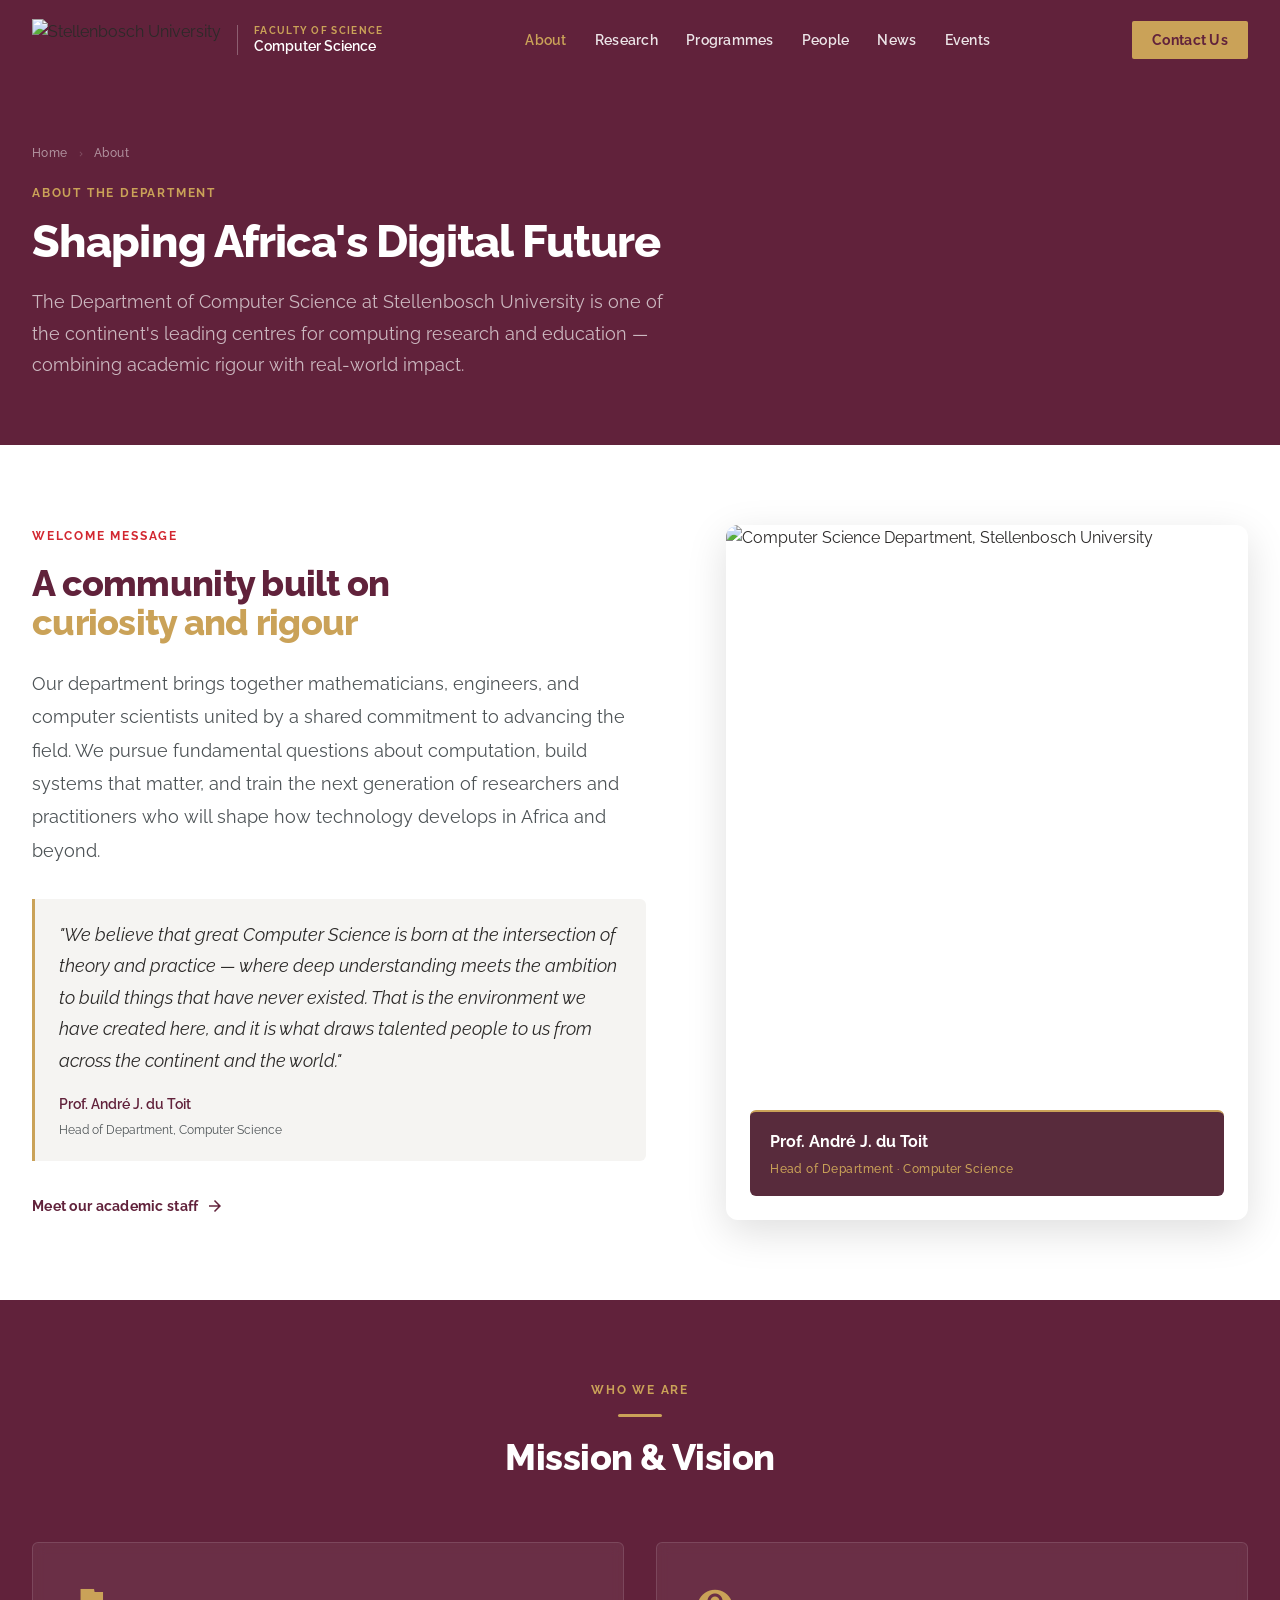
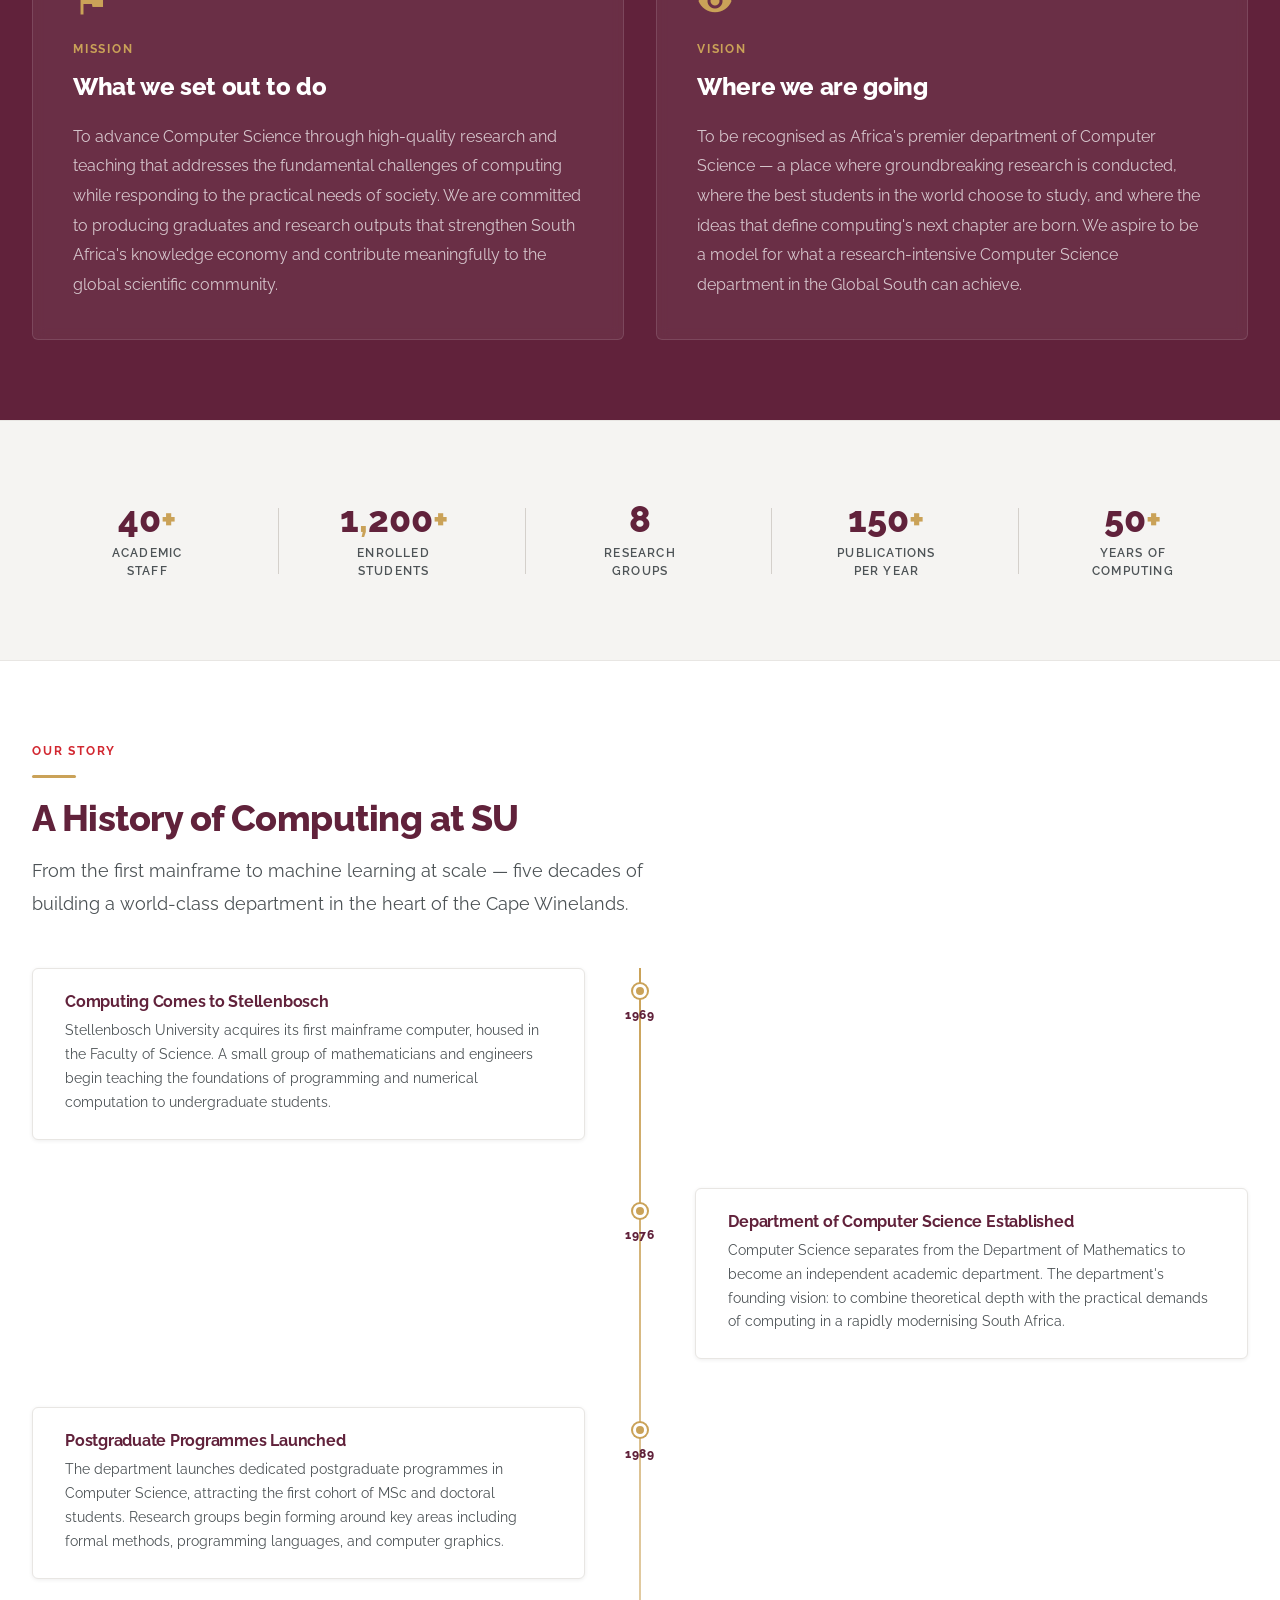
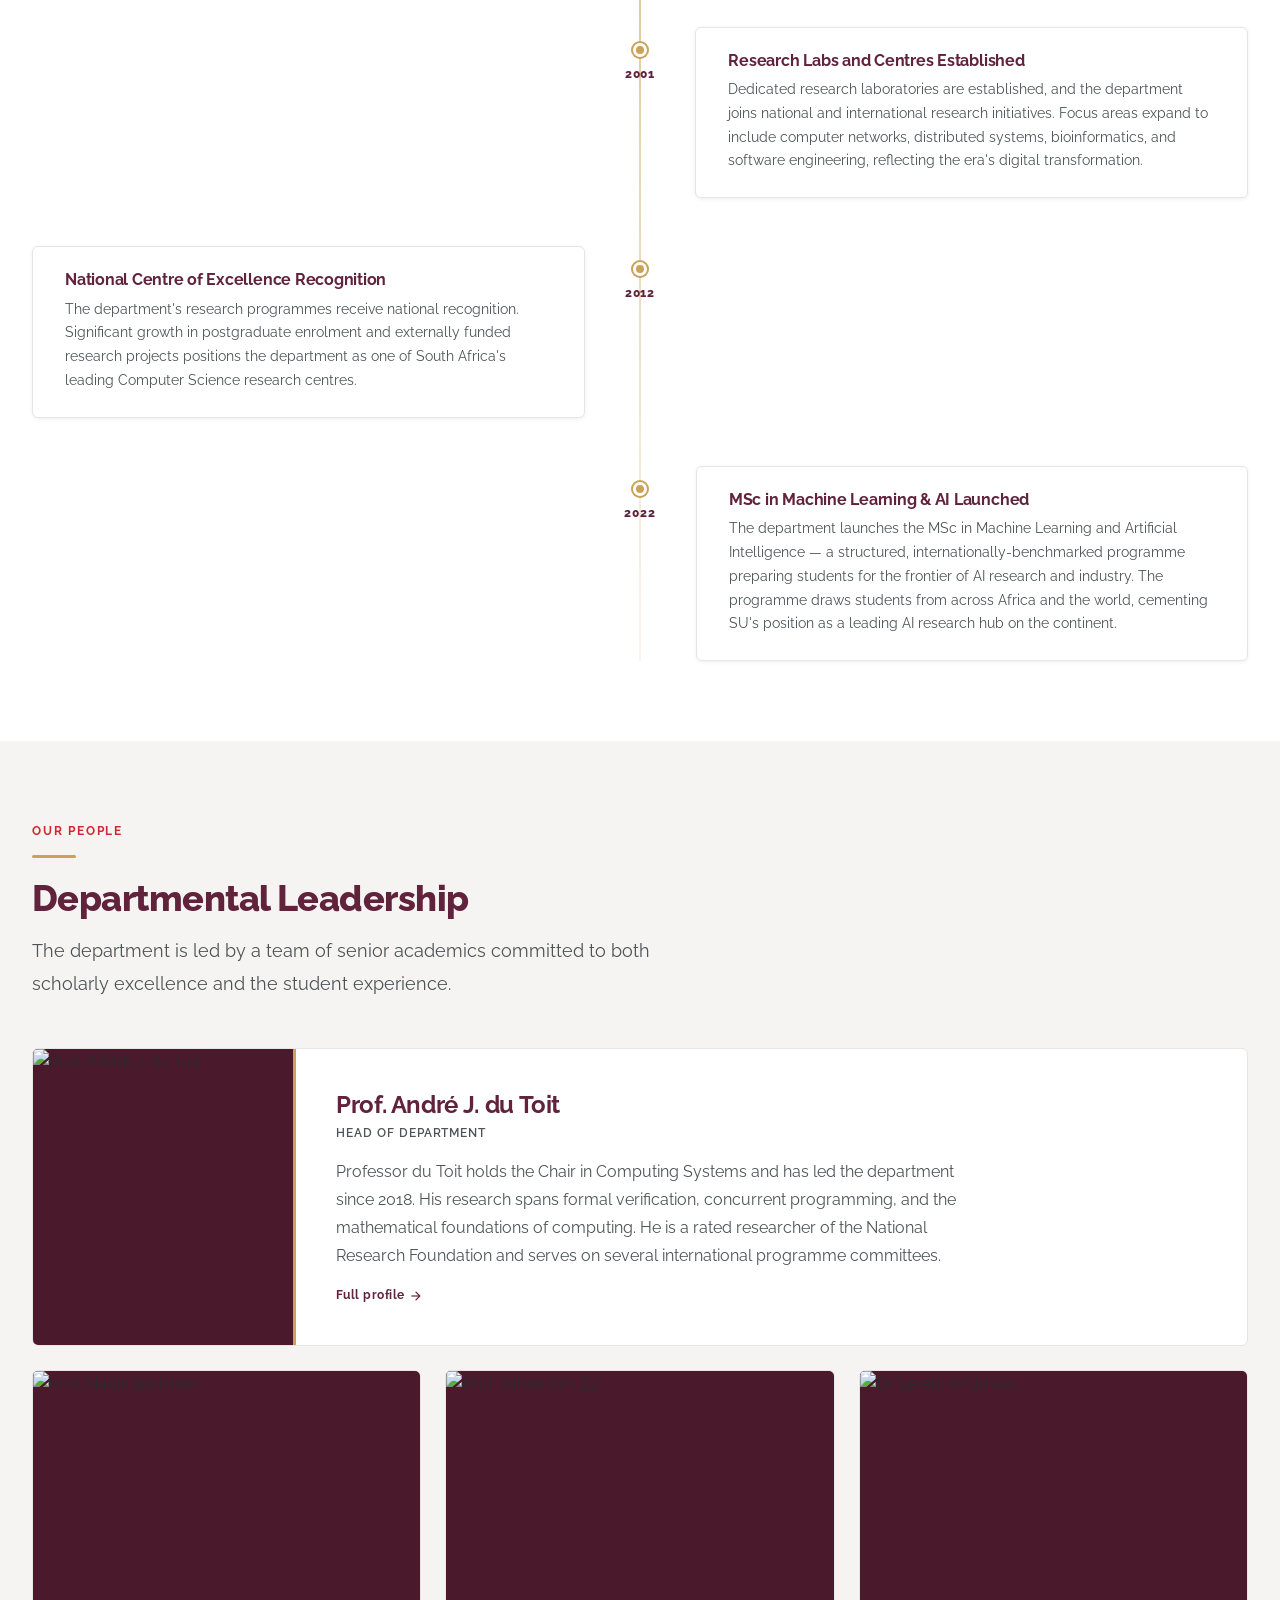
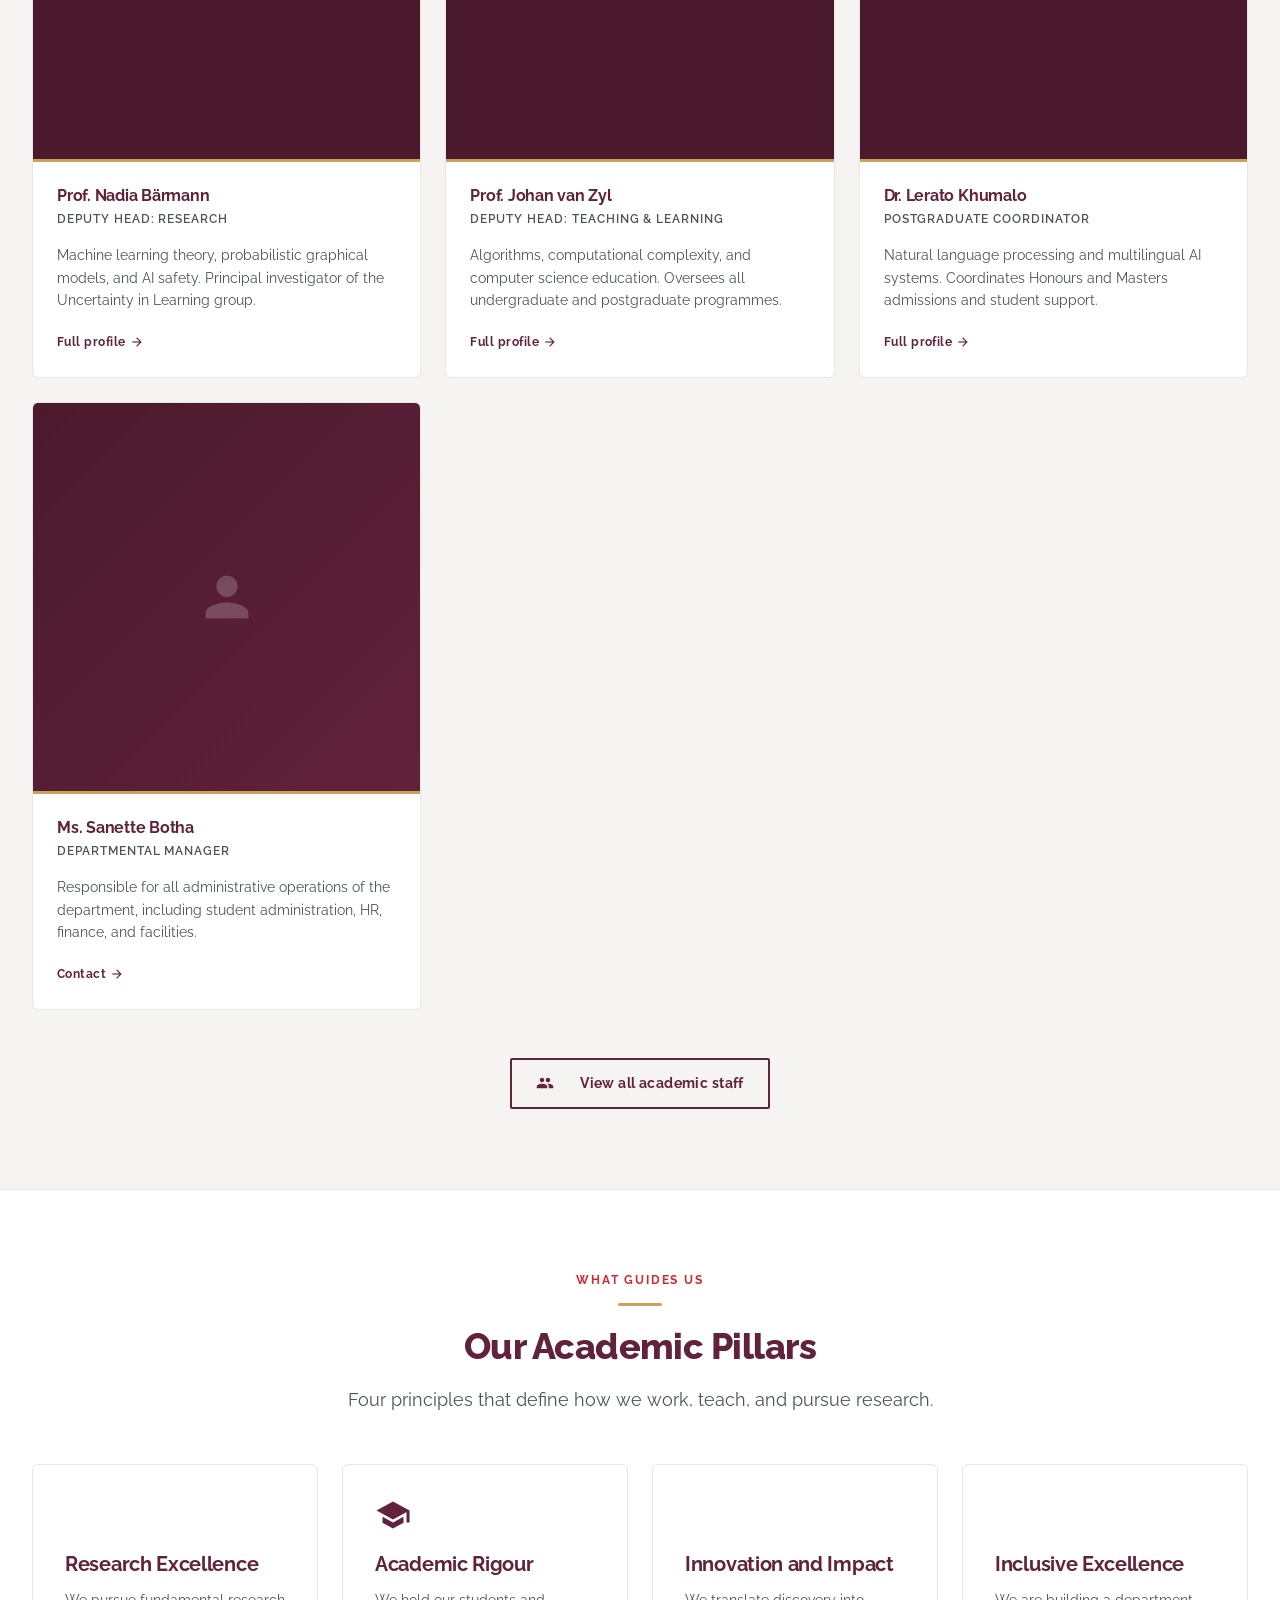
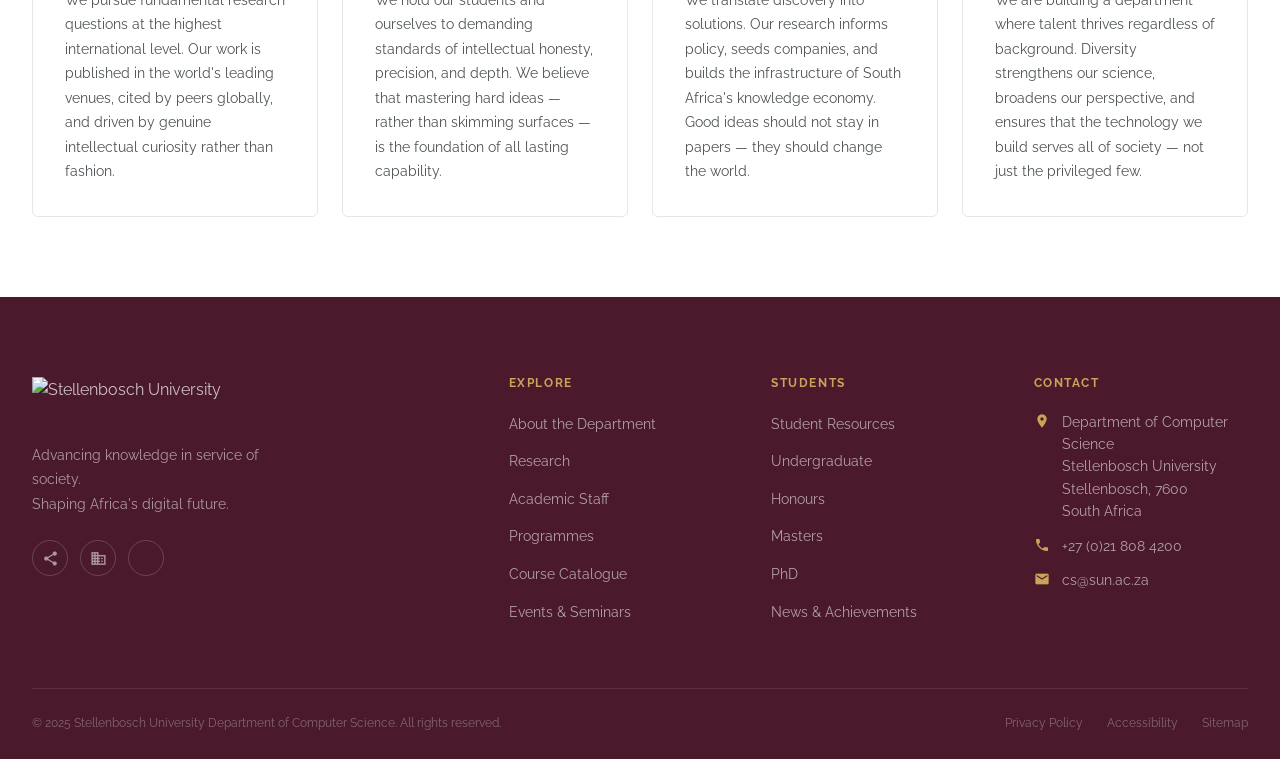
==== about.html @ 76d01c90 "added content to about and programmes" ====
<!DOCTYPE html>
<html lang="en">
<head>
  <meta charset="UTF-8">
  <meta name="viewport" content="width=device-width, initial-scale=1.0">
  <meta name="description" content="Learn about the Stellenbosch University Department of Computer Science — our mission, history, leadership, and the values that guide us.">
  <title>About | Computer Science | Stellenbosch University</title>

  <link rel="preconnect" href="https://fonts.googleapis.com">
  <link rel="preconnect" href="https://fonts.gstatic.com" crossorigin>
  <link href="https://fonts.googleapis.com/css2?family=Raleway:ital,wght@0,300;0,400;0,500;0,600;0,700;0,800;1,400&display=swap" rel="stylesheet">
  <link rel="stylesheet" href="https://fonts.googleapis.com/icon?family=Material+Icons">

  <link rel="stylesheet" href="css/main.css">
  <link rel="stylesheet" href="css/components.css">
  <link rel="stylesheet" href="css/about.css">
</head>
<body>

  <div id="nav-placeholder"></div>

  <main id="main-content">

    <!-- ====================================================
         PAGE HERO
         ==================================================== -->
    <section class="page-hero" aria-labelledby="page-title">
      <div class="page-hero__pattern" aria-hidden="true"></div>
      <img
        src="assets/S-graphic_unique_shape/RGB/SVG/S_Graphic_Grid_A4_RGB-02.svg"
        alt="" class="page-hero__s-graphic" aria-hidden="true"
      >
      <div class="container">
        <nav class="page-hero__breadcrumb" aria-label="Breadcrumb">
          <a href="index.html">Home</a>
          <span class="sep material-icons">chevron_right</span>
          <span>About</span>
        </nav>
        <p class="page-hero__label">About the Department</p>
        <h1 class="page-hero__title" id="page-title">Shaping Africa's Digital Future</h1>
        <p class="page-hero__subtitle">
          The Department of Computer Science at Stellenbosch University is one of the continent's leading centres for computing research and education — combining academic rigour with real-world impact.
        </p>
      </div>
    </section>

    <!-- ====================================================
         WELCOME MESSAGE
         ==================================================== -->
    <section class="about-welcome" aria-labelledby="welcome-heading">
      <div class="container">
        <div class="about-welcome__inner">

          <!-- Text column -->
          <div class="reveal">
            <p class="about-welcome__eyebrow">Welcome Message</p>
            <h2 class="about-welcome__heading" id="welcome-heading">
              A community built on<br><span>curiosity and rigour</span>
            </h2>
            <p class="about-welcome__body">
              Our department brings together mathematicians, engineers, and computer scientists united by a shared commitment to advancing the field. We pursue fundamental questions about computation, build systems that matter, and train the next generation of researchers and practitioners who will shape how technology develops in Africa and beyond.
            </p>
            <blockquote class="hod-quote">
              <p class="hod-quote__text">
                "We believe that great Computer Science is born at the intersection of theory and practice — where deep understanding meets the ambition to build things that have never existed. That is the environment we have created here, and it is what draws talented people to us from across the continent and the world."
              </p>
              <div>
                <p class="hod-quote__attr">Prof. André J. du Toit</p>
                <p class="hod-quote__role">Head of Department, Computer Science</p>
              </div>
            </blockquote>
            <a href="staff.html" class="link-arrow">
              Meet our academic staff
              <span class="material-icons" aria-hidden="true">arrow_forward</span>
            </a>
          </div>

          <!-- Photo column -->
          <div class="reveal reveal--delay-2">
            <div class="about-welcome__photo-wrap">
              <img
                src="assets/ScienceClassMaths/ScienceClassMaths-22.jpg"
                alt="Computer Science Department, Stellenbosch University"
                class="about-welcome__photo"
              >
              <div class="about-welcome__badge">
                <p class="about-welcome__badge-name">Prof. André J. du Toit</p>
                <p class="about-welcome__badge-title">Head of Department · Computer Science</p>
              </div>
            </div>
          </div>

        </div>
      </div>
    </section>

    <!-- ====================================================
         MISSION & VISION
         ==================================================== -->
    <section class="about-mission" aria-labelledby="mission-heading">
      <div class="about-mission__pattern" aria-hidden="true"></div>
      <div class="container">

        <div class="section-header section-header--centered reveal" style="margin-bottom: var(--sp-12);">
          <p class="section-label section-label--gold">Who We Are</p>
          <hr class="section-rule section-rule--centered">
          <h2 class="section-title section-title--white" id="mission-heading">Mission &amp; Vision</h2>
        </div>

        <div class="about-mission__inner">

          <article class="mission-card reveal">
            <div class="mission-card__icon material-icons" aria-hidden="true">flag</div>
            <p class="mission-card__label">Mission</p>
            <h3 class="mission-card__title">What we set out to do</h3>
            <p class="mission-card__body">
              To advance Computer Science through high-quality research and teaching that addresses the fundamental challenges of computing while responding to the practical needs of society. We are committed to producing graduates and research outputs that strengthen South Africa's knowledge economy and contribute meaningfully to the global scientific community.
            </p>
          </article>

          <article class="mission-card reveal reveal--delay-2">
            <div class="mission-card__icon material-icons" aria-hidden="true">visibility</div>
            <p class="mission-card__label">Vision</p>
            <h3 class="mission-card__title">Where we are going</h3>
            <p class="mission-card__body">
              To be recognised as Africa's premier department of Computer Science — a place where groundbreaking research is conducted, where the best students in the world choose to study, and where the ideas that define computing's next chapter are born. We aspire to be a model for what a research-intensive Computer Science department in the Global South can achieve.
            </p>
          </article>

        </div>
      </div>
    </section>

    <!-- ====================================================
         DEPARTMENT AT A GLANCE
         ==================================================== -->
    <section class="about-stats" aria-label="Department statistics">
      <div class="container">
        <div class="about-stats__inner">

          <div class="about-stat reveal">
            <div class="about-stat__number">40<span>+</span></div>
            <div class="about-stat__label">Academic<br>Staff</div>
          </div>

          <div class="about-stat reveal reveal--delay-1">
            <div class="about-stat__number">1<span>,</span>200<span>+</span></div>
            <div class="about-stat__label">Enrolled<br>Students</div>
          </div>

          <div class="about-stat reveal reveal--delay-2">
            <div class="about-stat__number">8</div>
            <div class="about-stat__label">Research<br>Groups</div>
          </div>

          <div class="about-stat reveal reveal--delay-3">
            <div class="about-stat__number">150<span>+</span></div>
            <div class="about-stat__label">Publications<br>Per Year</div>
          </div>

          <div class="about-stat reveal reveal--delay-4">
            <div class="about-stat__number">50<span>+</span></div>
            <div class="about-stat__label">Years of<br>Computing</div>
          </div>

        </div>
      </div>
    </section>

    <!-- ====================================================
         HISTORY
         ==================================================== -->
    <section class="about-history" aria-labelledby="history-heading">
      <div class="container">

        <div class="section-header reveal">
          <p class="section-label">Our Story</p>
          <hr class="section-rule">
          <h2 class="section-title" id="history-heading">A History of Computing at SU</h2>
          <p class="section-subtitle">
            From the first mainframe to machine learning at scale — five decades of building a world-class department in the heart of the Cape Winelands.
          </p>
        </div>

        <div class="timeline">

          <div class="timeline-item reveal">
            <div class="timeline-item__card">
              <h3 class="timeline-item__title">Computing Comes to Stellenbosch</h3>
              <p class="timeline-item__body">
                Stellenbosch University acquires its first mainframe computer, housed in the Faculty of Science. A small group of mathematicians and engineers begin teaching the foundations of programming and numerical computation to undergraduate students.
              </p>
            </div>
            <div class="timeline-item__dot">
              <div class="timeline-item__dot-inner"></div>
              <span class="timeline-item__year">1969</span>
            </div>
            <div class="timeline-item__empty"></div>
          </div>

          <div class="timeline-item reveal">
            <div class="timeline-item__empty"></div>
            <div class="timeline-item__dot">
              <div class="timeline-item__dot-inner"></div>
              <span class="timeline-item__year">1976</span>
            </div>
            <div class="timeline-item__card">
              <h3 class="timeline-item__title">Department of Computer Science Established</h3>
              <p class="timeline-item__body">
                Computer Science separates from the Department of Mathematics to become an independent academic department. The department's founding vision: to combine theoretical depth with the practical demands of computing in a rapidly modernising South Africa.
              </p>
            </div>
          </div>

          <div class="timeline-item reveal">
            <div class="timeline-item__card">
              <h3 class="timeline-item__title">Postgraduate Programmes Launched</h3>
              <p class="timeline-item__body">
                The department launches dedicated postgraduate programmes in Computer Science, attracting the first cohort of MSc and doctoral students. Research groups begin forming around key areas including formal methods, programming languages, and computer graphics.
              </p>
            </div>
            <div class="timeline-item__dot">
              <div class="timeline-item__dot-inner"></div>
              <span class="timeline-item__year">1989</span>
            </div>
            <div class="timeline-item__empty"></div>
          </div>

          <div class="timeline-item reveal">
            <div class="timeline-item__empty"></div>
            <div class="timeline-item__dot">
              <div class="timeline-item__dot-inner"></div>
              <span class="timeline-item__year">2001</span>
            </div>
            <div class="timeline-item__card">
              <h3 class="timeline-item__title">Research Labs and Centres Established</h3>
              <p class="timeline-item__body">
                Dedicated research laboratories are established, and the department joins national and international research initiatives. Focus areas expand to include computer networks, distributed systems, bioinformatics, and software engineering, reflecting the era's digital transformation.
              </p>
            </div>
          </div>

          <div class="timeline-item reveal">
            <div class="timeline-item__card">
              <h3 class="timeline-item__title">National Centre of Excellence Recognition</h3>
              <p class="timeline-item__body">
                The department's research programmes receive national recognition. Significant growth in postgraduate enrolment and externally funded research projects positions the department as one of South Africa's leading Computer Science research centres.
              </p>
            </div>
            <div class="timeline-item__dot">
              <div class="timeline-item__dot-inner"></div>
              <span class="timeline-item__year">2012</span>
            </div>
            <div class="timeline-item__empty"></div>
          </div>

          <div class="timeline-item reveal">
            <div class="timeline-item__empty"></div>
            <div class="timeline-item__dot">
              <div class="timeline-item__dot-inner"></div>
              <span class="timeline-item__year">2022</span>
            </div>
            <div class="timeline-item__card">
              <h3 class="timeline-item__title">MSc in Machine Learning &amp; AI Launched</h3>
              <p class="timeline-item__body">
                The department launches the MSc in Machine Learning and Artificial Intelligence — a structured, internationally-benchmarked programme preparing students for the frontier of AI research and industry. The programme draws students from across Africa and the world, cementing SU's position as a leading AI research hub on the continent.
              </p>
            </div>
          </div>

        </div><!-- /timeline -->
      </div>
    </section>

    <!-- ====================================================
         LEADERSHIP TEAM
         ==================================================== -->
    <section class="about-leadership" aria-labelledby="leadership-heading">
      <div class="container">

        <div class="section-header reveal">
          <p class="section-label">Our People</p>
          <hr class="section-rule">
          <h2 class="section-title" id="leadership-heading">Departmental Leadership</h2>
          <p class="section-subtitle">
            The department is led by a team of senior academics committed to both scholarly excellence and the student experience.
          </p>
        </div>

        <div class="leadership-grid">

          <!-- Featured HoD card -->
          <article class="person-card person-card--featured reveal">
            <div class="person-card__photo-wrap">
              <img
                src="assets/ScienceClassMaths/ScienceClassMaths-17.jpg"
                alt="Prof. André J. du Toit"
                class="person-card__photo"
              >
            </div>
            <div class="person-card__body">
              <h3 class="person-card__name">Prof. André J. du Toit</h3>
              <p class="person-card__title">Head of Department</p>
              <p class="person-card__research">
                Professor du Toit holds the Chair in Computing Systems and has led the department since 2018. His research spans formal verification, concurrent programming, and the mathematical foundations of computing. He is a rated researcher of the National Research Foundation and serves on several international programme committees.
              </p>
              <a href="staff.html" class="person-card__link">
                Full profile
                <span class="material-icons" aria-hidden="true">arrow_forward</span>
              </a>
            </div>
          </article>

          <!-- Deputy: Research -->
          <article class="person-card reveal">
            <div class="person-card__photo-wrap">
              <img
                src="assets/ScienceClassMaths/ScienceClassMaths-25.jpg"
                alt="Prof. Nadia Bärmann"
                class="person-card__photo"
              >
            </div>
            <div class="person-card__body">
              <h3 class="person-card__name">Prof. Nadia Bärmann</h3>
              <p class="person-card__title">Deputy Head: Research</p>
              <p class="person-card__research">Machine learning theory, probabilistic graphical models, and AI safety. Principal investigator of the Uncertainty in Learning group.</p>
              <a href="staff.html" class="person-card__link">
                Full profile <span class="material-icons" aria-hidden="true">arrow_forward</span>
              </a>
            </div>
          </article>

          <!-- Deputy: Teaching -->
          <article class="person-card reveal reveal--delay-1">
            <div class="person-card__photo-wrap">
              <img
                src="assets/ScienceClassMaths/ScienceClassMaths-19.jpg"
                alt="Prof. Johan van Zyl"
                class="person-card__photo"
              >
            </div>
            <div class="person-card__body">
              <h3 class="person-card__name">Prof. Johan van Zyl</h3>
              <p class="person-card__title">Deputy Head: Teaching &amp; Learning</p>
              <p class="person-card__research">Algorithms, computational complexity, and computer science education. Oversees all undergraduate and postgraduate programmes.</p>
              <a href="staff.html" class="person-card__link">
                Full profile <span class="material-icons" aria-hidden="true">arrow_forward</span>
              </a>
            </div>
          </article>

          <!-- PG Coordinator -->
          <article class="person-card reveal reveal--delay-2">
            <div class="person-card__photo-wrap">
              <img
                src="assets/ScienceClassMaths/ScienceClassMaths-28.jpg"
                alt="Dr. Lerato Khumalo"
                class="person-card__photo"
              >
            </div>
            <div class="person-card__body">
              <h3 class="person-card__name">Dr. Lerato Khumalo</h3>
              <p class="person-card__title">Postgraduate Coordinator</p>
              <p class="person-card__research">Natural language processing and multilingual AI systems. Coordinates Honours and Masters admissions and student support.</p>
              <a href="staff.html" class="person-card__link">
                Full profile <span class="material-icons" aria-hidden="true">arrow_forward</span>
              </a>
            </div>
          </article>

          <!-- Admin Manager -->
          <article class="person-card reveal reveal--delay-3">
            <div class="person-card__photo-wrap">
              <div class="person-card__photo-placeholder">
                <span class="material-icons" aria-hidden="true">person</span>
              </div>
            </div>
            <div class="person-card__body">
              <h3 class="person-card__name">Ms. Sanette Botha</h3>
              <p class="person-card__title">Departmental Manager</p>
              <p class="person-card__research">Responsible for all administrative operations of the department, including student administration, HR, finance, and facilities.</p>
              <a href="contact.html" class="person-card__link">
                Contact <span class="material-icons" aria-hidden="true">arrow_forward</span>
              </a>
            </div>
          </article>

        </div><!-- /leadership-grid -->

        <div style="text-align: center; margin-top: var(--sp-12);" class="reveal">
          <a href="staff.html" class="btn btn--outline-maroon">
            <span class="material-icons" aria-hidden="true">groups</span>
            View all academic staff
          </a>
        </div>

      </div>
    </section>

    <!-- ====================================================
         VALUES
         ==================================================== -->
    <section class="about-values" aria-labelledby="values-heading">
      <div class="container">

        <div class="section-header section-header--centered reveal">
          <p class="section-label">What Guides Us</p>
          <hr class="section-rule section-rule--centered">
          <h2 class="section-title" id="values-heading">Our Academic Pillars</h2>
          <p class="section-subtitle" style="margin: 0 auto;">
            Four principles that define how we work, teach, and pursue research.
          </p>
        </div>

        <div class="values-grid">

          <article class="value-card reveal">
            <div class="value-card__icon material-icons" aria-hidden="true">science</div>
            <h3 class="value-card__title">Research Excellence</h3>
            <p class="value-card__desc">
              We pursue fundamental research questions at the highest international level. Our work is published in the world's leading venues, cited by peers globally, and driven by genuine intellectual curiosity rather than fashion.
            </p>
          </article>

          <article class="value-card reveal reveal--delay-1">
            <div class="value-card__icon material-icons" aria-hidden="true">school</div>
            <h3 class="value-card__title">Academic Rigour</h3>
            <p class="value-card__desc">
              We hold our students and ourselves to demanding standards of intellectual honesty, precision, and depth. We believe that mastering hard ideas — rather than skimming surfaces — is the foundation of all lasting capability.
            </p>
          </article>

          <article class="value-card reveal reveal--delay-2">
            <div class="value-card__icon material-icons" aria-hidden="true">lightbulb</div>
            <h3 class="value-card__title">Innovation and Impact</h3>
            <p class="value-card__desc">
              We translate discovery into solutions. Our research informs policy, seeds companies, and builds the infrastructure of South Africa's knowledge economy. Good ideas should not stay in papers — they should change the world.
            </p>
          </article>

          <article class="value-card reveal reveal--delay-3">
            <div class="value-card__icon material-icons" aria-hidden="true">diversity_3</div>
            <h3 class="value-card__title">Inclusive Excellence</h3>
            <p class="value-card__desc">
              We are building a department where talent thrives regardless of background. Diversity strengthens our science, broadens our perspective, and ensures that the technology we build serves all of society — not just the privileged few.
            </p>
          </article>

        </div>

      </div>
    </section>

  </main>

  <div id="footer-placeholder"></div>

  <script src="js/components.js"></script>
  <script src="js/main.js"></script>

</body>
</html>
---- css/main.css ----
/* ==========================================================
   SU Computer Science — Global Styles
   main.css: CSS Custom Properties, Reset, Typography, Layout
   ========================================================== */

/* ----------------------------------------------------------
   1. CSS Custom Properties (Brand Tokens)
   ---------------------------------------------------------- */
:root {
  /* Primary Brand Colours */
  --maroon:       #61223b;
  --maroon-dark:  #4a1a2c;
  --maroon-light: #7a2e4f;
  --gold:         #caa258;
  --gold-light:   #d9b97a;

  /* Secondary / Faculty */
  --science-red:  #d22730;

  /* Neutrals */
  --black:       #2c2a29;
  --steel-grey:  #4d5356;
  --light-grey:  #f5f4f2;
  --mid-grey:    #e8e6e3;
  --border-grey: #d4d0cb;
  --white:       #ffffff;

  /* Typography */
  --font: 'Raleway', 'Trebuchet MS', sans-serif;

  /* Type scale */
  --text-xs:   0.75rem;
  --text-sm:   0.875rem;
  --text-base: 1rem;
  --text-lg:   1.125rem;
  --text-xl:   1.25rem;
  --text-2xl:  1.5rem;
  --text-3xl:  1.875rem;
  --text-4xl:  2.25rem;
  --text-5xl:  3rem;
  --text-6xl:  3.75rem;

  /* Font weights */
  --w-regular:   400;
  --w-medium:    500;
  --w-semibold:  600;
  --w-bold:      700;
  --w-extrabold: 800;

  /* Spacing scale */
  --sp-1:  0.25rem;
  --sp-2:  0.5rem;
  --sp-3:  0.75rem;
  --sp-4:  1rem;
  --sp-5:  1.25rem;
  --sp-6:  1.5rem;
  --sp-8:  2rem;
  --sp-10: 2.5rem;
  --sp-12: 3rem;
  --sp-16: 4rem;
  --sp-20: 5rem;
  --sp-24: 6rem;
  --sp-32: 8rem;

  /* Layout */
  --container-max: 1280px;
  --container-pad: 2rem;

  /* Borders */
  --radius-sm: 2px;
  --radius-md: 6px;
  --radius-lg: 12px;

  /* Shadows */
  --shadow-sm: 0 1px 4px rgba(0,0,0,0.07);
  --shadow-md: 0 4px 20px rgba(0,0,0,0.09);
  --shadow-lg: 0 12px 40px rgba(0,0,0,0.13);

  /* Transitions */
  --t-fast: 150ms ease;
  --t-base: 260ms ease;
  --t-slow: 400ms ease;

  /* Nav */
  --nav-h: 80px;
}

/* ----------------------------------------------------------
   2. Reset & Base
   ---------------------------------------------------------- */
*, *::before, *::after {
  box-sizing: border-box;
  margin: 0;
  padding: 0;
}

html {
  scroll-behavior: smooth;
  font-size: 16px;
  -webkit-text-size-adjust: 100%;
}

body {
  font-family: var(--font);
  font-weight: var(--w-regular);
  color: var(--black);
  background: var(--white);
  line-height: 1.6;
  overflow-x: hidden;
}

img, svg { display: block; max-width: 100%; }
a        { color: inherit; text-decoration: none; }
ul, ol   { list-style: none; }
button   { cursor: pointer; border: none; background: none; font-family: inherit; }

/* ----------------------------------------------------------
   3. Typography
   ---------------------------------------------------------- */
h1, h2, h3, h4, h5, h6 {
  font-family: var(--font);
  font-weight: var(--w-bold);
  color: var(--maroon);
  line-height: 1.15;
  letter-spacing: -0.015em;
}

h1 { font-size: var(--text-5xl); font-weight: var(--w-extrabold); }
h2 { font-size: var(--text-4xl); }
h3 { font-size: var(--text-2xl); }
h4 { font-size: var(--text-xl);   font-weight: var(--w-semibold); }
h5 { font-size: var(--text-lg);   font-weight: var(--w-semibold); }
h6 { font-size: var(--text-base); font-weight: var(--w-semibold); }

p {
  font-size: var(--text-base);
  color: var(--black);
  line-height: 1.8;
  max-width: 70ch;
}

/* ----------------------------------------------------------
   4. Layout Utilities
   ---------------------------------------------------------- */
.container {
  width: 100%;
  max-width: var(--container-max);
  margin: 0 auto;
  padding: 0 var(--container-pad);
}

.section    { padding: var(--sp-20) 0; }
.section--lg { padding: var(--sp-32) 0; }
.section--sm { padding: var(--sp-12) 0; }

/* ----------------------------------------------------------
   Typewriter cursor
   ---------------------------------------------------------- */
.typewriter--typing::after {
  content: '|';
  color: var(--gold);
  font-weight: 300;
  margin-left: 2px;
  animation: tw-blink 0.65s step-end infinite;
}

@keyframes tw-blink {
  0%, 100% { opacity: 1; }
  50%       { opacity: 0; }
}

/* Accessibility */
.sr-only {
  position: absolute;
  width: 1px; height: 1px;
  padding: 0; margin: -1px;
  overflow: hidden;
  clip: rect(0,0,0,0);
  white-space: nowrap;
  border-width: 0;
}

/* ----------------------------------------------------------
   5. Responsive Breakpoints
   ---------------------------------------------------------- */
@media (max-width: 1024px) {
  :root { --text-5xl: 2.625rem; }
}

@media (max-width: 768px) {
  :root {
    --text-4xl:      1.875rem;
    --text-5xl:      2.125rem;
    --container-pad: 1.25rem;
    --nav-h:         68px;
  }
  h1 { font-size: var(--text-4xl); }
  h2 { font-size: var(--text-3xl); }
}

@media (max-width: 480px) {
  :root {
    --text-3xl: 1.5rem;
    --text-4xl: 1.625rem;
  }
}
---- css/components.css ----
/* ==========================================================
   SU Computer Science — Shared Components
   components.css: Navbar, Footer, Buttons, Cards, Badges,
                   Section Headers, Grid Layouts
   ========================================================== */

/* ----------------------------------------------------------
   NAVBAR
   ---------------------------------------------------------- */
.navbar {
  position: fixed;
  top: 0; left: 0; right: 0;
  z-index: 1000;
  height: var(--nav-h);
  display: flex;
  align-items: center;
  transition: background-color var(--t-base), box-shadow var(--t-base);
}

/* Transparent state — sits over hero */
.navbar--transparent { background-color: transparent; }

/* Solid state — after scroll */
.navbar--solid {
  background-color: var(--white);
  box-shadow: var(--shadow-md);
}

.navbar__inner {
  width: 100%;
  max-width: var(--container-max);
  margin: 0 auto;
  padding: 0 var(--container-pad);
  display: flex;
  align-items: center;
  justify-content: space-between;
  gap: var(--sp-8);
}

/* Brand: logo + divider + dept name */
.navbar__brand {
  display: flex;
  align-items: center;
  gap: var(--sp-4);
  flex-shrink: 0;
}

.navbar__logo       { height: 42px; width: auto; }
.navbar__logo--light { display: block; }
.navbar__logo--dark  { display: none;  }

.navbar--solid .navbar__logo--light { display: none;  }
.navbar--solid .navbar__logo--dark  { display: block; }

.navbar__divider {
  width: 1px;
  height: 30px;
  background-color: rgba(255,255,255,0.28);
  flex-shrink: 0;
  transition: background-color var(--t-base);
}

.navbar--solid .navbar__divider { background-color: var(--mid-grey); }

.navbar__dept       { display: flex; flex-direction: column; line-height: 1.25; }

.navbar__faculty {
  font-size: 10px;
  font-weight: var(--w-bold);
  letter-spacing: 0.13em;
  text-transform: uppercase;
  color: var(--gold);
  transition: color var(--t-base);
}

.navbar--solid .navbar__faculty { color: var(--maroon); }

.navbar__deptname {
  font-size: var(--text-sm);
  font-weight: var(--w-semibold);
  color: var(--white);
  transition: color var(--t-base);
}

.navbar--solid .navbar__deptname { color: var(--maroon); }

/* Desktop links */
.navbar__nav {
  display: flex;
  align-items: center;
  gap: var(--sp-1);
}

.navbar__link {
  font-size: var(--text-sm);
  font-weight: var(--w-semibold);
  color: rgba(255,255,255,0.88);
  padding: var(--sp-2) var(--sp-3);
  border-radius: var(--radius-sm);
  letter-spacing: 0.02em;
  transition: color var(--t-fast), background-color var(--t-fast);
}

.navbar__link:hover              { color: var(--gold); }
.navbar--solid .navbar__link     { color: var(--steel-grey); }
.navbar--solid .navbar__link:hover {
  color: var(--maroon);
  background-color: var(--light-grey);
}

/* Nav CTA button */
.navbar__cta {
  font-size: var(--text-sm);
  font-weight: var(--w-bold);
  color: var(--maroon);
  background-color: var(--gold);
  padding: var(--sp-2) var(--sp-5);
  border-radius: var(--radius-sm);
  letter-spacing: 0.02em;
  white-space: nowrap;
  transition: background-color var(--t-fast), transform var(--t-fast);
}

.navbar__cta:hover               { background-color: var(--gold-light); transform: translateY(-1px); }
.navbar--solid .navbar__cta      { background-color: var(--maroon); color: var(--white); }
.navbar--solid .navbar__cta:hover { background-color: var(--maroon-dark); }

/* Hamburger */
.navbar__hamburger {
  display: none;
  flex-direction: column;
  gap: 5px;
  padding: var(--sp-2);
}

.navbar__hamburger span {
  display: block;
  width: 24px; height: 2px;
  background-color: var(--white);
  border-radius: 2px;
  transition: all var(--t-base);
}

.navbar--solid .navbar__hamburger span     { background-color: var(--maroon); }
.navbar__hamburger.is-open span:nth-child(1) { transform: translateY(7px) rotate(45deg); }
.navbar__hamburger.is-open span:nth-child(2) { opacity: 0; }
.navbar__hamburger.is-open span:nth-child(3) { transform: translateY(-7px) rotate(-45deg); }

/* Mobile menu */
.navbar__mobile-menu {
  display: none;
  position: fixed;
  top: var(--nav-h);
  left: 0; right: 0;
  background-color: var(--maroon-dark);
  padding: var(--sp-6) var(--container-pad);
  flex-direction: column;
  gap: var(--sp-1);
  box-shadow: var(--shadow-lg);
}

.navbar__mobile-menu.is-open { display: flex; }

.navbar__mobile-link {
  font-size: var(--text-base);
  font-weight: var(--w-semibold);
  color: rgba(255,255,255,0.82);
  padding: var(--sp-3) 0;
  border-bottom: 1px solid rgba(255,255,255,0.08);
  transition: color var(--t-fast);
}

.navbar__mobile-link:hover { color: var(--gold); }

.navbar__mobile-cta {
  margin-top: var(--sp-4);
  font-size: var(--text-base);
  font-weight: var(--w-bold);
  color: var(--maroon);
  background-color: var(--gold);
  padding: var(--sp-3) var(--sp-5);
  text-align: center;
  border-radius: var(--radius-sm);
}

/* Responsive nav */
@media (max-width: 960px) {
  .navbar__nav, .navbar__cta { display: none; }
  .navbar__hamburger          { display: flex; }
}

@media (max-width: 560px) {
  .navbar__dept, .navbar__divider { display: none; }
}

/* ----------------------------------------------------------
   SECTION HEADERS
   ---------------------------------------------------------- */
.section-header          { margin-bottom: var(--sp-12); }
.section-header--centered {
  text-align: center;
  display: flex;
  flex-direction: column;
  align-items: center;
}

.section-label {
  font-size: var(--text-xs);
  font-weight: var(--w-bold);
  letter-spacing: 0.15em;
  text-transform: uppercase;
  color: var(--science-red);
  margin-bottom: var(--sp-3);
}

.section-label--gold  { color: var(--gold); }
.section-label--white { color: rgba(255,255,255,0.55); }

.section-title       { font-size: var(--text-4xl); font-weight: var(--w-extrabold); color: var(--maroon); margin-bottom: var(--sp-4); }
.section-title--white { color: var(--white); }

.section-subtitle       { font-size: var(--text-lg); color: var(--steel-grey); font-weight: var(--w-regular); max-width: 58ch; }
.section-subtitle--white { color: rgba(255,255,255,0.7); }

.section-rule {
  width: 44px; height: 3px;
  background-color: var(--gold);
  margin-bottom: var(--sp-5);
  border: none;
  border-radius: 2px;
}

.section-rule--centered { margin-left: auto; margin-right: auto; }

/* ----------------------------------------------------------
   BUTTONS
   ---------------------------------------------------------- */
.btn {
  display: inline-flex;
  align-items: center;
  gap: var(--sp-2);
  font-family: var(--font);
  font-weight: var(--w-bold);
  font-size: var(--text-sm);
  letter-spacing: 0.03em;
  padding: 0.75rem 1.5rem;
  border-radius: var(--radius-sm);
  transition: all var(--t-base);
  cursor: pointer;
  white-space: nowrap;
  border: 2px solid transparent;
}

.btn .material-icons { font-size: 18px; }

.btn--primary {
  background-color: var(--gold);
  color: var(--maroon);
}
.btn--primary:hover {
  background-color: var(--gold-light);
  transform: translateY(-2px);
  box-shadow: 0 4px 14px rgba(202,162,88,0.4);
}

.btn--secondary {
  background-color: transparent;
  color: var(--white);
  border-color: rgba(255,255,255,0.45);
}
.btn--secondary:hover {
  border-color: var(--gold);
  color: var(--gold);
  transform: translateY(-2px);
}

.btn--outline-maroon {
  background-color: transparent;
  color: var(--maroon);
  border-color: var(--maroon);
}
.btn--outline-maroon:hover {
  background-color: var(--maroon);
  color: var(--white);
  transform: translateY(-2px);
}

.btn--maroon {
  background-color: var(--maroon);
  color: var(--white);
}
.btn--maroon:hover {
  background-color: var(--maroon-dark);
  transform: translateY(-2px);
  box-shadow: 0 4px 14px rgba(97,34,59,0.35);
}

/* Link with arrow */
.link-arrow {
  display: inline-flex;
  align-items: center;
  gap: var(--sp-2);
  font-size: var(--text-sm);
  font-weight: var(--w-bold);
  color: var(--maroon);
  letter-spacing: 0.02em;
  transition: gap var(--t-fast), color var(--t-fast);
}

.link-arrow .material-icons     { font-size: 18px; transition: transform var(--t-fast); }
.link-arrow:hover                { gap: var(--sp-3); color: var(--science-red); }
.link-arrow:hover .material-icons { transform: translateX(3px); }
.link-arrow--gold                { color: var(--gold); }
.link-arrow--gold:hover          { color: var(--gold-light); }

/* ----------------------------------------------------------
   RESEARCH CARDS
   ---------------------------------------------------------- */
.research-card {
  background-color: var(--white);
  border: 1px solid var(--mid-grey);
  border-radius: var(--radius-md);
  padding: var(--sp-8);
  transition: all var(--t-base);
  position: relative;
  overflow: hidden;
}

/* Top accent bar that slides in on hover */
.research-card::before {
  content: '';
  position: absolute;
  top: 0; left: 0; right: 0;
  height: 3px;
  background-color: var(--science-red);
  transform: scaleX(0);
  transform-origin: left;
  transition: transform var(--t-base);
}

.research-card:hover {
  transform: translateY(-5px);
  box-shadow: var(--shadow-lg);
  border-color: transparent;
}

.research-card:hover::before { transform: scaleX(1); }

.research-card__icon  { font-size: 40px; color: var(--maroon); margin-bottom: var(--sp-5); }
.research-card__title { font-size: var(--text-xl); font-weight: var(--w-bold); color: var(--maroon); margin-bottom: var(--sp-3); }
.research-card__desc  { font-size: var(--text-sm); color: var(--steel-grey); line-height: 1.75; margin-bottom: var(--sp-5); max-width: none; }

/* ----------------------------------------------------------
   PROGRAMME CARDS
   ---------------------------------------------------------- */
.programme-card {
  display: block;
  background-color: rgba(255,255,255,0.05);
  border: 1px solid rgba(255,255,255,0.14);
  border-radius: var(--radius-md);
  padding: var(--sp-8);
  transition: all var(--t-base);
}

.programme-card:hover {
  background-color: rgba(255,255,255,0.1);
  border-color: var(--gold);
  transform: translateY(-5px);
  box-shadow: 0 12px 36px rgba(0,0,0,0.25);
}

.programme-card__level {
  font-size: var(--text-xs);
  font-weight: var(--w-bold);
  letter-spacing: 0.13em;
  text-transform: uppercase;
  color: var(--gold);
  margin-bottom: var(--sp-3);
}

.programme-card__name {
  font-size: var(--text-2xl);
  font-weight: var(--w-bold);
  color: var(--white);
  line-height: 1.2;
  margin-bottom: var(--sp-4);
}

.programme-card__desc {
  font-size: var(--text-sm);
  color: rgba(255,255,255,0.62);
  line-height: 1.75;
  margin-bottom: var(--sp-6);
  max-width: none;
}

.programme-card__meta {
  display: flex;
  flex-direction: column;
  gap: var(--sp-2);
  padding-top: var(--sp-4);
  margin-bottom: var(--sp-6);
  border-top: 1px solid rgba(255,255,255,0.1);
}

.programme-card__meta-item {
  display: flex;
  align-items: flex-start;
  gap: var(--sp-2);
  font-size: var(--text-xs);
  color: rgba(255,255,255,0.5);
}

.programme-card__meta-item .material-icons { font-size: 14px; color: var(--gold); flex-shrink: 0; margin-top: 1px; }

/* ----------------------------------------------------------
   NEWS CARDS
   ---------------------------------------------------------- */
.news-card {
  background-color: var(--white);
  border: 1px solid var(--mid-grey);
  border-radius: var(--radius-md);
  overflow: hidden;
  transition: all var(--t-base);
}

.news-card:hover {
  transform: translateY(-5px);
  box-shadow: var(--shadow-lg);
  border-color: transparent;
}

.news-card__image-wrap { aspect-ratio: 16/9; overflow: hidden; }

.news-card__image {
  width: 100%; height: 100%;
  object-fit: cover;
  transition: transform var(--t-slow);
}

.news-card:hover .news-card__image { transform: scale(1.05); }

.news-card__body { padding: var(--sp-6); }

.news-card__meta {
  display: flex;
  align-items: center;
  gap: var(--sp-3);
  margin-bottom: var(--sp-3);
}

.news-card__category {
  font-size: 10px;
  font-weight: var(--w-bold);
  letter-spacing: 0.1em;
  text-transform: uppercase;
  color: var(--science-red);
  background-color: rgba(210,39,48,0.08);
  padding: 2px var(--sp-2);
  border-radius: 2px;
}

.news-card__date    { font-size: var(--text-xs); color: var(--steel-grey); }
.news-card__title   { font-size: var(--text-lg); font-weight: var(--w-bold); color: var(--maroon); line-height: 1.3; margin-bottom: var(--sp-3); }
.news-card__excerpt { font-size: var(--text-sm); color: var(--steel-grey); line-height: 1.75; margin-bottom: var(--sp-5); max-width: none; }

/* ----------------------------------------------------------
   CTA BLOCKS
   ---------------------------------------------------------- */
.cta-block {
  background-color: var(--white);
  border: 1px solid var(--mid-grey);
  border-radius: var(--radius-md);
  padding: var(--sp-10) var(--sp-8);
  display: flex;
  flex-direction: column;
  gap: var(--sp-4);
  transition: all var(--t-base);
}

.cta-block:hover {
  box-shadow: var(--shadow-lg);
  transform: translateY(-3px);
  border-color: transparent;
}

.cta-block--maroon {
  background-color: var(--maroon);
  border-color: transparent;
}

.cta-block__icon             { font-size: 42px; color: var(--maroon); margin-bottom: var(--sp-2); }
.cta-block--maroon .cta-block__icon { color: var(--gold); }

.cta-block__title            { font-size: var(--text-2xl); font-weight: var(--w-bold); color: var(--maroon); }
.cta-block--maroon .cta-block__title { color: var(--white); }

.cta-block__desc             { font-size: var(--text-sm); color: var(--steel-grey); line-height: 1.75; flex-grow: 1; max-width: none; }
.cta-block--maroon .cta-block__desc  { color: rgba(255,255,255,0.62); }

/* ----------------------------------------------------------
   GRID LAYOUTS
   ---------------------------------------------------------- */
.grid-3 { display: grid; grid-template-columns: repeat(3, 1fr); gap: var(--sp-8); }
.grid-4 { display: grid; grid-template-columns: repeat(4, 1fr); gap: var(--sp-6); }

@media (max-width: 1024px) { .grid-4 { grid-template-columns: repeat(2, 1fr); } }
@media (max-width: 900px)  { .grid-3 { grid-template-columns: repeat(2, 1fr); } }
@media (max-width: 640px)  { .grid-3, .grid-4 { grid-template-columns: 1fr; } }

/* ----------------------------------------------------------
   FOOTER
   ---------------------------------------------------------- */
.footer {
  background-color: var(--maroon-dark);
  color: rgba(255,255,255,0.72);
  padding: var(--sp-20) 0 0;
}

.footer__inner {
  display: grid;
  grid-template-columns: 2fr 1fr 1fr 1fr;
  gap: var(--sp-12);
  padding-bottom: var(--sp-16);
  border-bottom: 1px solid rgba(255,255,255,0.1);
}

.footer__logo    { height: 46px; width: auto; margin-bottom: var(--sp-5); }
.footer__tagline { font-size: var(--text-sm); color: rgba(255,255,255,0.55); line-height: 1.75; margin-bottom: var(--sp-6); max-width: 28ch; }

.footer__social      { display: flex; gap: var(--sp-3); }
.footer__social-link {
  display: flex; align-items: center; justify-content: center;
  width: 36px; height: 36px;
  border-radius: 50%;
  border: 1px solid rgba(255,255,255,0.18);
  color: rgba(255,255,255,0.55);
  transition: all var(--t-fast);
}
.footer__social-link:hover { border-color: var(--gold); color: var(--gold); }

.footer__col-title {
  font-size: var(--text-xs);
  font-weight: var(--w-bold);
  letter-spacing: 0.13em;
  text-transform: uppercase;
  color: var(--gold);
  margin-bottom: var(--sp-5);
}

.footer__links  { display: flex; flex-direction: column; gap: var(--sp-3); }
.footer__link   { font-size: var(--text-sm); color: rgba(255,255,255,0.58); transition: color var(--t-fast); }
.footer__link:hover { color: var(--white); }

.footer__contact-item {
  display: flex; align-items: flex-start; gap: var(--sp-3);
  font-size: var(--text-sm); color: rgba(255,255,255,0.58);
  margin-bottom: var(--sp-3);
}
.footer__contact-item .material-icons { font-size: 16px; color: var(--gold); flex-shrink: 0; margin-top: 2px; }

.footer__bottom {
  display: flex; align-items: center; justify-content: space-between;
  padding: var(--sp-6) 0;
  gap: var(--sp-6);
}

.footer__copyright    { font-size: var(--text-xs); color: rgba(255,255,255,0.32); }
.footer__bottom-links { display: flex; gap: var(--sp-6); }
.footer__bottom-link  { font-size: var(--text-xs); color: rgba(255,255,255,0.32); transition: color var(--t-fast); }
.footer__bottom-link:hover { color: rgba(255,255,255,0.62); }

/* Footer responsive */
@media (max-width: 1024px) {
  .footer__inner {
    grid-template-columns: 1fr 1fr;
    gap: var(--sp-10);
  }
  .footer__brand { grid-column: 1 / -1; }
}

@media (max-width: 600px) {
  .footer__inner           { grid-template-columns: 1fr; }
  .footer__bottom          { flex-direction: column; align-items: flex-start; gap: var(--sp-3); }
  .footer__bottom-links    { flex-wrap: wrap; gap: var(--sp-4); }
}

/* ----------------------------------------------------------
   REVEAL (scroll animation)
   ---------------------------------------------------------- */
.reveal {
  opacity: 0;
  transform: translateY(22px);
  transition: opacity 0.65s ease, transform 0.65s ease;
}

.reveal.is-visible          { opacity: 1; transform: translateY(0); }
.reveal--delay-1            { transition-delay: 0.1s; }
.reveal--delay-2            { transition-delay: 0.2s; }
.reveal--delay-3            { transition-delay: 0.3s; }
.reveal--delay-4            { transition-delay: 0.4s; }
---- css/about.css ----
/* ==========================================================
   SU Computer Science — About Page Styles
   ========================================================== */

/* ----------------------------------------------------------
   PAGE HERO
   ---------------------------------------------------------- */
.page-hero {
  background-color: var(--maroon);
  padding: calc(var(--nav-h) + var(--sp-16)) 0 var(--sp-16);
  position: relative;
  overflow: hidden;
}

.page-hero__pattern {
  position: absolute;
  inset: 0;
  background-image: url('../assets/Forward_together_pattern/RGB/SVG/Pattern_large_RGB-01.svg');
  background-size: 480px;
  opacity: 0.04;
  pointer-events: none;
}

.page-hero__s-graphic {
  position: absolute;
  right: -2%;
  bottom: -15%;
  width: 40%;
  max-width: 520px;
  opacity: 0.06;
  pointer-events: none;
}

.page-hero__breadcrumb {
  display: flex;
  align-items: center;
  gap: var(--sp-2);
  font-size: var(--text-xs);
  color: rgba(255,255,255,0.5);
  margin-bottom: var(--sp-5);
  font-weight: var(--w-medium);
  letter-spacing: 0.04em;
}

.page-hero__breadcrumb a       { color: rgba(255,255,255,0.5); transition: color var(--t-fast); }
.page-hero__breadcrumb a:hover { color: var(--gold); }
.page-hero__breadcrumb .sep    { font-size: 10px; opacity: 0.4; }

.page-hero__label {
  font-size: var(--text-xs);
  font-weight: var(--w-bold);
  letter-spacing: 0.15em;
  text-transform: uppercase;
  color: var(--gold);
  margin-bottom: var(--sp-3);
}

.page-hero__title {
  font-size: clamp(2rem, 3.5vw, 3rem);
  font-weight: var(--w-extrabold);
  color: var(--white);
  line-height: 1.1;
  letter-spacing: -0.02em;
  margin-bottom: var(--sp-5);
}

.page-hero__subtitle {
  font-size: var(--text-lg);
  color: rgba(255,255,255,0.68);
  max-width: 58ch;
  line-height: 1.75;
  font-weight: var(--w-regular);
}

/* ----------------------------------------------------------
   WELCOME
   ---------------------------------------------------------- */
.about-welcome {
  padding: var(--sp-20) 0;
  background-color: var(--white);
}

.about-welcome__inner {
  display: grid;
  grid-template-columns: 1fr 0.85fr;
  gap: var(--sp-20);
  align-items: center;
}

.about-welcome__eyebrow {
  font-size: var(--text-xs);
  font-weight: var(--w-bold);
  letter-spacing: 0.15em;
  text-transform: uppercase;
  color: var(--science-red);
  margin-bottom: var(--sp-4);
}

.about-welcome__heading {
  font-size: var(--text-4xl);
  font-weight: var(--w-extrabold);
  color: var(--maroon);
  line-height: 1.1;
  letter-spacing: -0.02em;
  margin-bottom: var(--sp-6);
}

.about-welcome__heading span { color: var(--gold); }

.about-welcome__body {
  font-size: var(--text-lg);
  color: var(--steel-grey);
  line-height: 1.85;
  margin-bottom: var(--sp-8);
  max-width: 56ch;
}

/* HoD blockquote */
.hod-quote {
  border-left: 3px solid var(--gold);
  padding: var(--sp-5) var(--sp-6);
  background-color: var(--light-grey);
  border-radius: 0 var(--radius-md) var(--radius-md) 0;
  margin-bottom: var(--sp-8);
}

.hod-quote__text {
  font-size: var(--text-lg);
  font-style: italic;
  color: var(--black);
  line-height: 1.75;
  margin-bottom: var(--sp-4);
  max-width: none;
}

.hod-quote__attr {
  font-size: var(--text-sm);
  font-weight: var(--w-semibold);
  color: var(--maroon);
}

.hod-quote__role {
  font-size: var(--text-xs);
  color: var(--steel-grey);
  font-weight: var(--w-regular);
  margin-top: 2px;
}

/* Photo column */
.about-welcome__photo-wrap {
  position: relative;
  border-radius: var(--radius-lg);
  overflow: hidden;
  aspect-ratio: 3/4;
  box-shadow: var(--shadow-lg);
}

.about-welcome__photo {
  width: 100%;
  height: 100%;
  object-fit: cover;
}

/* Maroon badge overlaid on photo */
.about-welcome__badge {
  position: absolute;
  bottom: var(--sp-6);
  left: var(--sp-6);
  right: var(--sp-6);
  background-color: rgba(74,26,44,0.92);
  backdrop-filter: blur(8px);
  border-radius: var(--radius-md);
  padding: var(--sp-4) var(--sp-5);
  border-top: 2px solid var(--gold);
}

.about-welcome__badge-name {
  font-size: var(--text-base);
  font-weight: var(--w-bold);
  color: var(--white);
  margin-bottom: 2px;
}

.about-welcome__badge-title {
  font-size: var(--text-xs);
  color: var(--gold);
  font-weight: var(--w-medium);
  letter-spacing: 0.04em;
}

@media (max-width: 960px) {
  .about-welcome__inner { grid-template-columns: 1fr; gap: var(--sp-12); }
  .about-welcome__photo-wrap { aspect-ratio: 16/9; order: -1; }
}

/* ----------------------------------------------------------
   MISSION & VISION
   ---------------------------------------------------------- */
.about-mission {
  background-color: var(--maroon);
  padding: var(--sp-20) 0;
  position: relative;
  overflow: hidden;
}

.about-mission__pattern {
  position: absolute;
  inset: 0;
  background-image: url('../assets/Forward_together_pattern/RGB/SVG/Pattern_large_RGB-01.svg');
  background-size: 480px;
  opacity: 0.038;
  pointer-events: none;
}

.about-mission__inner {
  position: relative;
  display: grid;
  grid-template-columns: 1fr 1fr;
  gap: var(--sp-8);
}

.mission-card {
  background-color: rgba(255,255,255,0.06);
  border: 1px solid rgba(255,255,255,0.12);
  border-radius: var(--radius-md);
  padding: var(--sp-10);
  backdrop-filter: blur(6px);
  transition: background-color var(--t-base);
}

.mission-card:hover { background-color: rgba(255,255,255,0.1); }

.mission-card__icon {
  font-size: 36px;
  color: var(--gold);
  margin-bottom: var(--sp-5);
}

.mission-card__label {
  font-size: var(--text-xs);
  font-weight: var(--w-bold);
  letter-spacing: 0.15em;
  text-transform: uppercase;
  color: var(--gold);
  margin-bottom: var(--sp-3);
}

.mission-card__title {
  font-size: var(--text-2xl);
  font-weight: var(--w-extrabold);
  color: var(--white);
  margin-bottom: var(--sp-5);
  line-height: 1.2;
}

.mission-card__body {
  font-size: var(--text-base);
  color: rgba(255,255,255,0.72);
  line-height: 1.85;
  max-width: none;
}

@media (max-width: 700px) {
  .about-mission__inner { grid-template-columns: 1fr; }
}

/* ----------------------------------------------------------
   DEPARTMENT AT A GLANCE (stats strip)
   ---------------------------------------------------------- */
.about-stats {
  background-color: var(--light-grey);
  padding: var(--sp-16) 0;
  border-top: 1px solid var(--mid-grey);
  border-bottom: 1px solid var(--mid-grey);
}

.about-stats__inner {
  display: flex;
  align-items: stretch;
  justify-content: space-between;
  gap: var(--sp-4);
}

.about-stat {
  flex: 1;
  text-align: center;
  padding: var(--sp-4) var(--sp-6);
  position: relative;
}

/* Vertical divider between stats */
.about-stat + .about-stat::before {
  content: '';
  position: absolute;
  top: 20%;
  left: 0;
  height: 60%;
  width: 1px;
  background-color: var(--border-grey);
}

.about-stat__number {
  font-size: var(--text-4xl);
  font-weight: var(--w-extrabold);
  color: var(--maroon);
  line-height: 1;
  margin-bottom: var(--sp-2);
}

.about-stat__number span { color: var(--gold); }

.about-stat__label {
  font-size: var(--text-xs);
  font-weight: var(--w-semibold);
  text-transform: uppercase;
  letter-spacing: 0.1em;
  color: var(--steel-grey);
  line-height: 1.45;
}

@media (max-width: 768px) {
  .about-stats__inner {
    display: grid;
    grid-template-columns: 1fr 1fr;
    gap: var(--sp-6);
  }
  .about-stat + .about-stat::before { display: none; }
  .about-stat { border: 1px solid var(--mid-grey); border-radius: var(--radius-md); background: var(--white); }
}

/* ----------------------------------------------------------
   HISTORY TIMELINE
   ---------------------------------------------------------- */
.about-history {
  padding: var(--sp-20) 0;
  background-color: var(--white);
}

.timeline {
  position: relative;
  margin-top: var(--sp-12);
}

/* Vertical centre line */
.timeline::before {
  content: '';
  position: absolute;
  left: 50%;
  top: 0; bottom: 0;
  width: 2px;
  background: linear-gradient(to bottom, var(--gold), rgba(202,162,88,0.1));
  transform: translateX(-50%);
}

.timeline-item {
  display: grid;
  grid-template-columns: 1fr auto 1fr;
  gap: 0 var(--sp-10);
  margin-bottom: var(--sp-12);
  align-items: start;
}

.timeline-item:last-child { margin-bottom: 0; }

/* Even items: content on right, empty on left */
.timeline-item:nth-child(even) .timeline-item__card { grid-column: 3; }
.timeline-item:nth-child(even) .timeline-item__empty { grid-column: 1; }
.timeline-item:nth-child(odd) .timeline-item__card { grid-column: 1; }
.timeline-item:nth-child(odd) .timeline-item__empty { grid-column: 3; }

.timeline-item__dot {
  grid-column: 2;
  grid-row: 1;
  display: flex;
  flex-direction: column;
  align-items: center;
  gap: var(--sp-2);
  position: relative;
  z-index: 1;
}

.timeline-item__dot-inner {
  width: 14px;
  height: 14px;
  border-radius: 50%;
  background-color: var(--gold);
  border: 3px solid var(--white);
  box-shadow: 0 0 0 2px var(--gold);
  margin-top: var(--sp-4);
}

.timeline-item__year {
  font-size: var(--text-xs);
  font-weight: var(--w-extrabold);
  color: var(--maroon);
  letter-spacing: 0.08em;
  white-space: nowrap;
}

.timeline-item__card {
  background-color: var(--white);
  border: 1px solid var(--mid-grey);
  border-radius: var(--radius-md);
  padding: var(--sp-6) var(--sp-8);
  box-shadow: var(--shadow-sm);
  transition: all var(--t-base);
}

.timeline-item__card:hover {
  box-shadow: var(--shadow-md);
  transform: translateY(-3px);
  border-color: transparent;
}

.timeline-item__title {
  font-size: var(--text-base);
  font-weight: var(--w-bold);
  color: var(--maroon);
  margin-bottom: var(--sp-2);
}

.timeline-item__body {
  font-size: var(--text-sm);
  color: var(--steel-grey);
  line-height: 1.7;
  max-width: none;
}

@media (max-width: 768px) {
  .timeline::before { left: 18px; }
  .timeline-item {
    grid-template-columns: auto 1fr;
    gap: 0 var(--sp-5);
  }
  /* All items: dot left, card right, no empty column */
  .timeline-item__dot   { grid-column: 1; grid-row: 1; }
  .timeline-item__card  { grid-column: 2; grid-row: 1; }
  .timeline-item:nth-child(even) .timeline-item__card,
  .timeline-item:nth-child(odd)  .timeline-item__card  { grid-column: 2; }
  .timeline-item__empty { display: none; }
}

/* ----------------------------------------------------------
   LEADERSHIP TEAM
   ---------------------------------------------------------- */
.about-leadership {
  background-color: var(--light-grey);
  padding: var(--sp-20) 0;
}

.leadership-grid {
  display: grid;
  grid-template-columns: repeat(3, 1fr);
  gap: var(--sp-6);
}

.person-card {
  background-color: var(--white);
  border: 1px solid var(--mid-grey);
  border-radius: var(--radius-md);
  overflow: hidden;
  transition: all var(--t-base);
}

.person-card:hover {
  transform: translateY(-5px);
  box-shadow: var(--shadow-lg);
  border-color: transparent;
}

.person-card__photo-wrap {
  aspect-ratio: 1/1;
  overflow: hidden;
  background-color: var(--maroon-dark);
}

.person-card__photo {
  width: 100%;
  height: 100%;
  object-fit: cover;
  transition: transform var(--t-slow);
}

.person-card:hover .person-card__photo { transform: scale(1.06); }

/* Placeholder for cards without photos */
.person-card__photo-placeholder {
  width: 100%;
  height: 100%;
  display: flex;
  align-items: center;
  justify-content: center;
  background: linear-gradient(135deg, var(--maroon-dark), var(--maroon));
}

.person-card__photo-placeholder .material-icons {
  font-size: 64px;
  color: rgba(255,255,255,0.2);
}

.person-card__body {
  padding: var(--sp-6);
  border-top: 3px solid var(--gold);
}

.person-card__name {
  font-size: var(--text-base);
  font-weight: var(--w-bold);
  color: var(--maroon);
  margin-bottom: var(--sp-1);
  line-height: 1.3;
}

.person-card__title {
  font-size: var(--text-xs);
  font-weight: var(--w-semibold);
  color: var(--steel-grey);
  text-transform: uppercase;
  letter-spacing: 0.08em;
  margin-bottom: var(--sp-4);
  line-height: 1.5;
}

.person-card__research {
  font-size: var(--text-sm);
  color: var(--steel-grey);
  line-height: 1.6;
  max-width: none;
  margin-bottom: var(--sp-4);
}

.person-card__link {
  display: inline-flex;
  align-items: center;
  gap: var(--sp-1);
  font-size: var(--text-xs);
  font-weight: var(--w-bold);
  color: var(--maroon);
  letter-spacing: 0.04em;
  transition: color var(--t-fast);
}

.person-card__link .material-icons { font-size: 14px; }
.person-card__link:hover           { color: var(--science-red); }

/* Full-width HoD card at top */
.person-card--featured {
  grid-column: 1 / -1;
  display: grid;
  grid-template-columns: 260px 1fr;
}

.person-card--featured .person-card__photo-wrap {
  aspect-ratio: auto;
  height: 100%;
  min-height: 240px;
}

.person-card--featured .person-card__body {
  border-top: none;
  border-left: 3px solid var(--gold);
  padding: var(--sp-10);
  display: flex;
  flex-direction: column;
  justify-content: center;
}

.person-card--featured .person-card__name { font-size: var(--text-2xl); }

.person-card--featured .person-card__research {
  font-size: var(--text-base);
  line-height: 1.75;
  max-width: 64ch;
}

@media (max-width: 960px) {
  .leadership-grid { grid-template-columns: repeat(2, 1fr); }
  .person-card--featured { grid-column: 1 / -1; grid-template-columns: 200px 1fr; }
}

@media (max-width: 640px) {
  .leadership-grid { grid-template-columns: 1fr; }
  .person-card--featured { grid-template-columns: 1fr; }
  .person-card--featured .person-card__photo-wrap { min-height: 220px; aspect-ratio: 4/3; }
  .person-card--featured .person-card__body { border-left: none; border-top: 3px solid var(--gold); }
}

/* ----------------------------------------------------------
   VALUES / PILLARS
   ---------------------------------------------------------- */
.about-values {
  background-color: var(--white);
  padding: var(--sp-20) 0;
  border-top: 1px solid var(--mid-grey);
}

.values-grid {
  display: grid;
  grid-template-columns: repeat(4, 1fr);
  gap: var(--sp-6);
  margin-top: var(--sp-12);
}

.value-card {
  padding: var(--sp-8);
  border-radius: var(--radius-md);
  border: 1px solid var(--mid-grey);
  transition: all var(--t-base);
  position: relative;
  overflow: hidden;
}

.value-card::after {
  content: '';
  position: absolute;
  bottom: 0; left: 0; right: 0;
  height: 3px;
  background-color: var(--gold);
  transform: scaleX(0);
  transform-origin: left;
  transition: transform var(--t-base);
}

.value-card:hover {
  transform: translateY(-5px);
  box-shadow: var(--shadow-lg);
  border-color: transparent;
}

.value-card:hover::after { transform: scaleX(1); }

.value-card__icon {
  font-size: 36px;
  color: var(--maroon);
  margin-bottom: var(--sp-5);
}

.value-card__title {
  font-size: var(--text-xl);
  font-weight: var(--w-bold);
  color: var(--maroon);
  margin-bottom: var(--sp-3);
}

.value-card__desc {
  font-size: var(--text-sm);
  color: var(--steel-grey);
  line-height: 1.75;
  max-width: none;
}

@media (max-width: 1024px) { .values-grid { grid-template-columns: repeat(2, 1fr); } }
@media (max-width: 540px)  { .values-grid { grid-template-columns: 1fr; } }
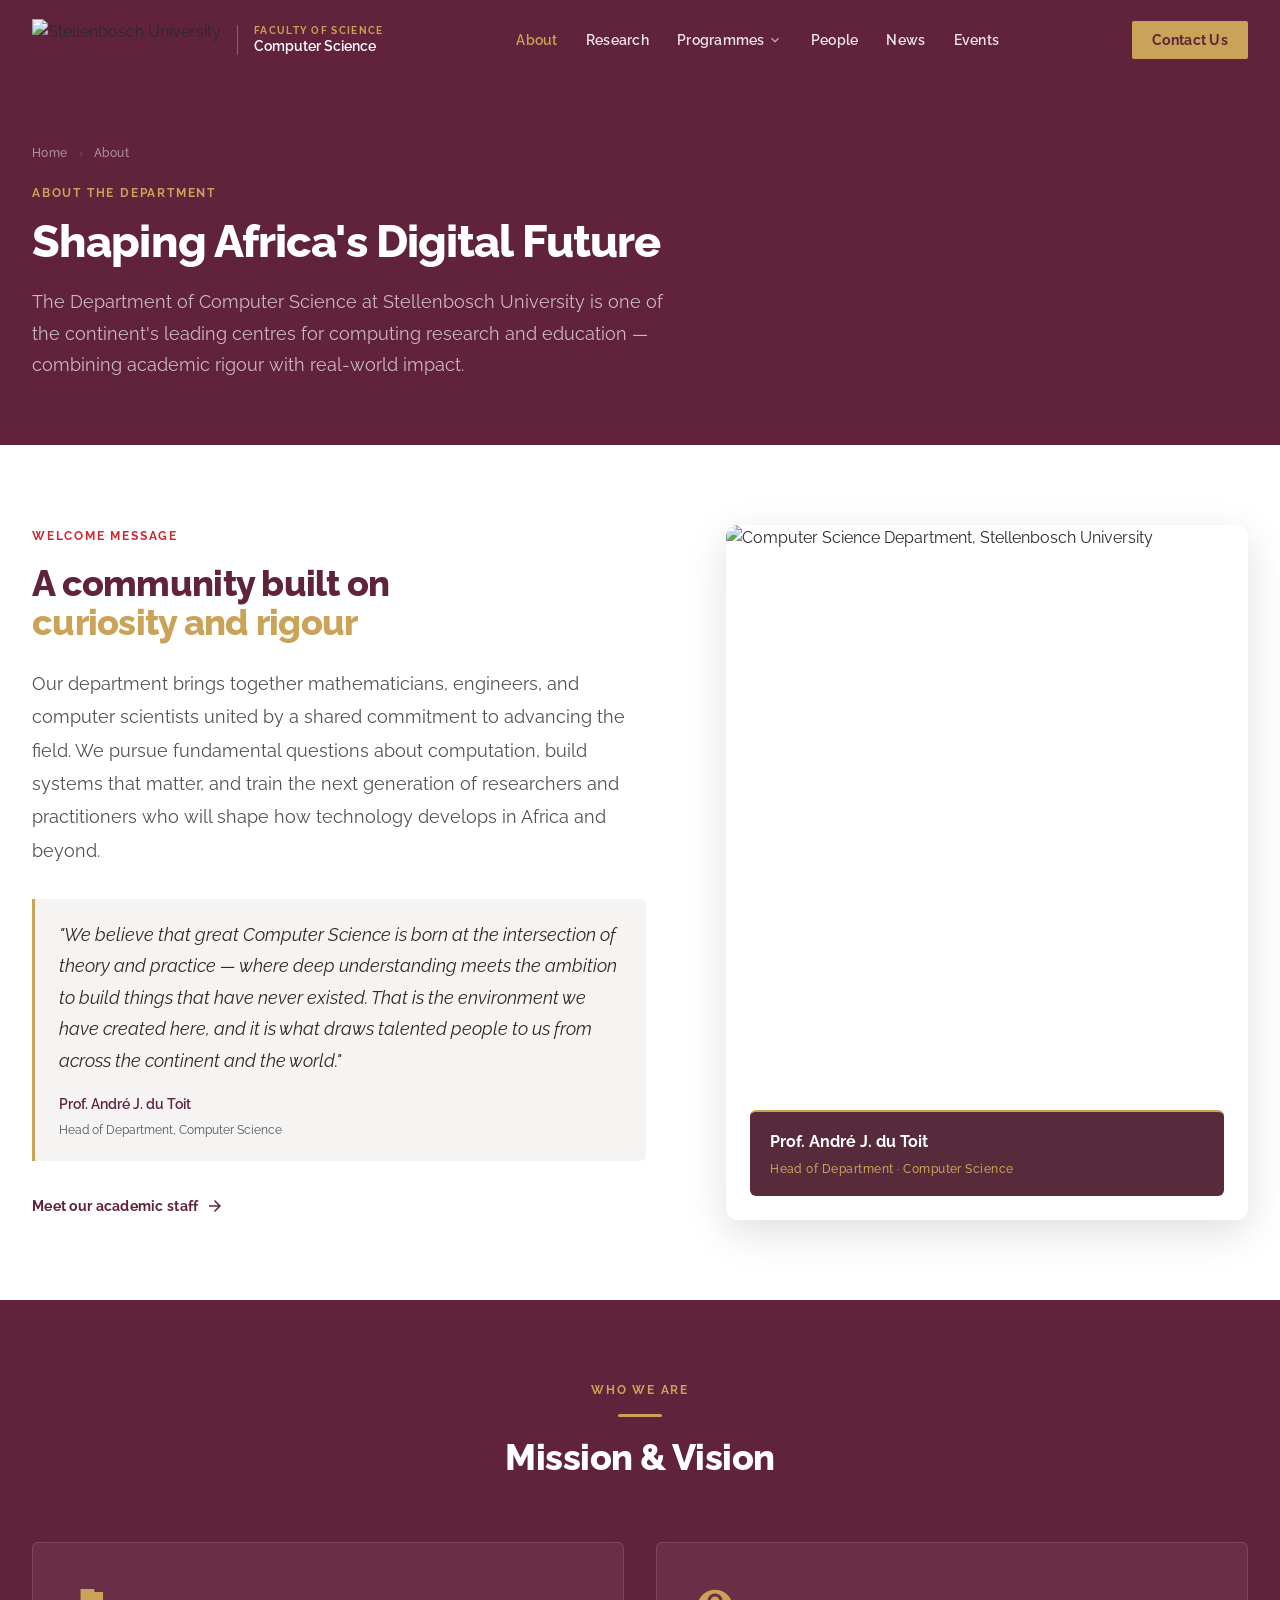
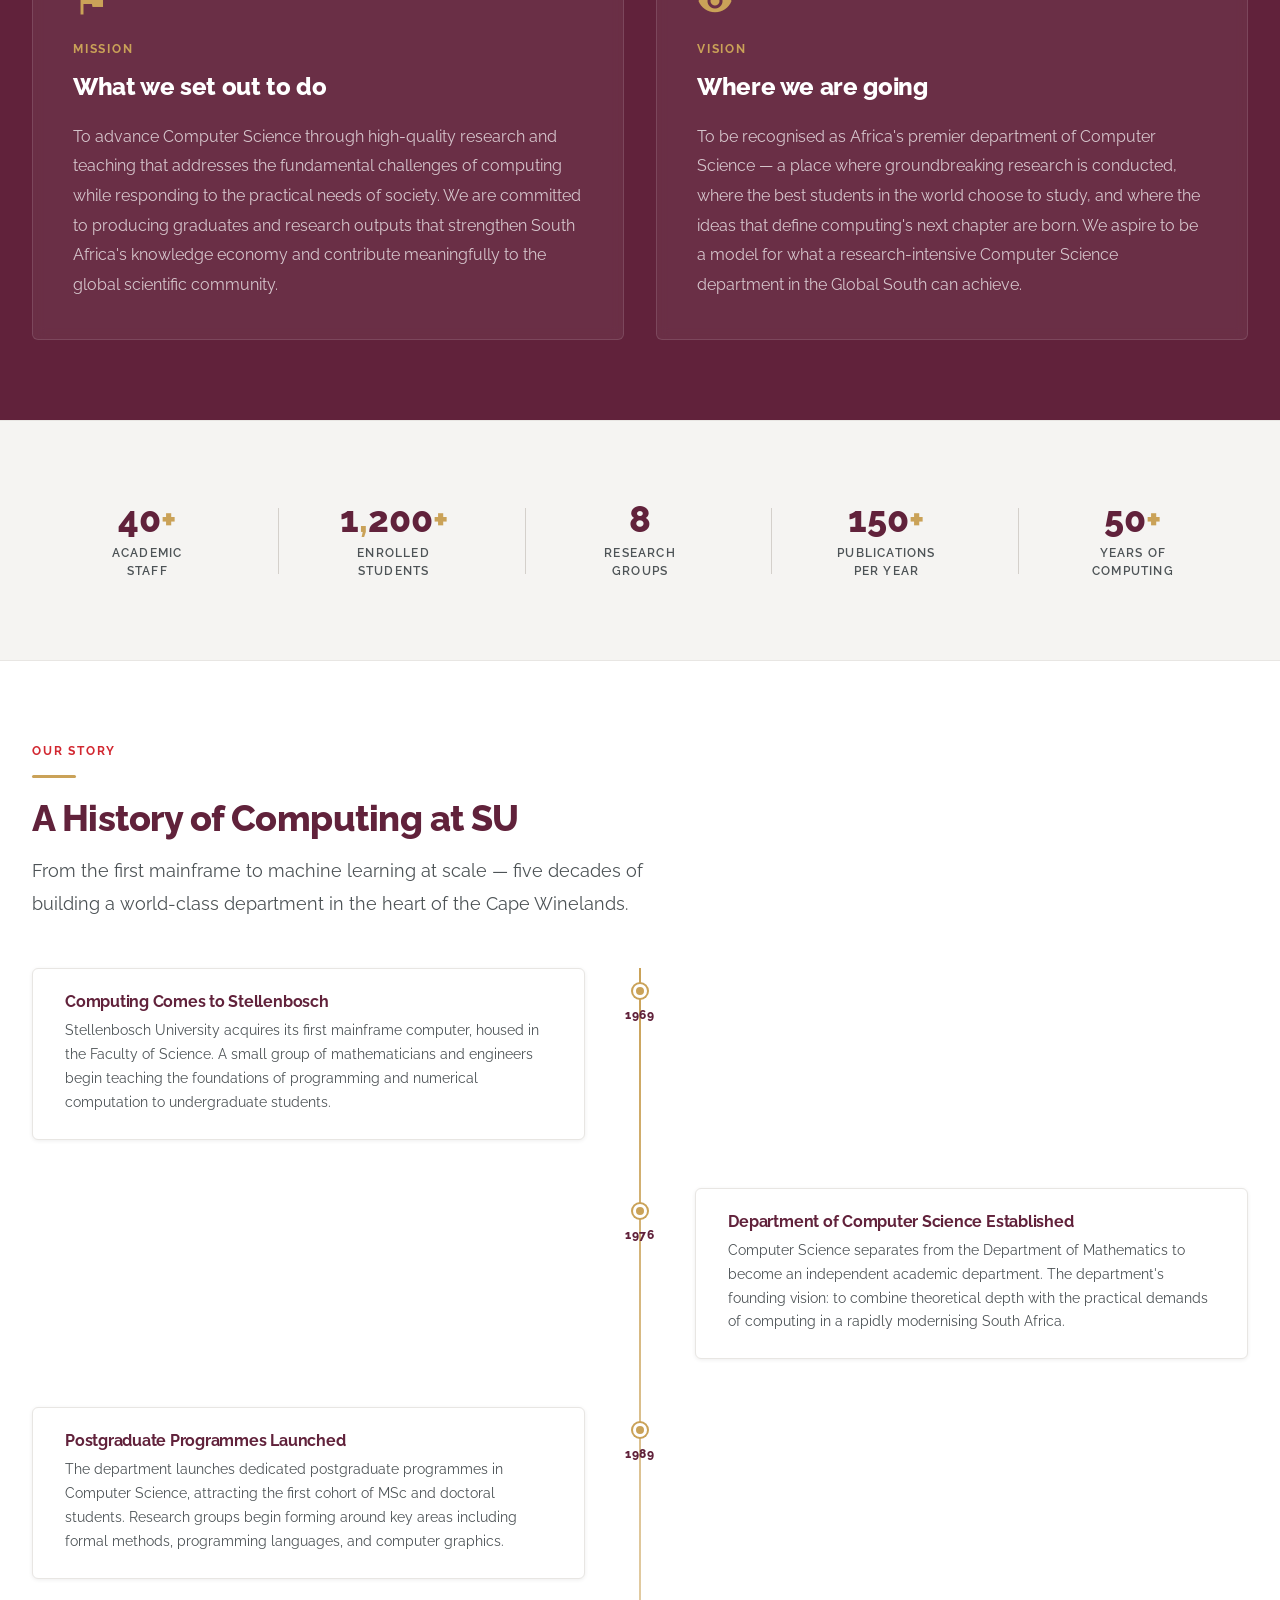
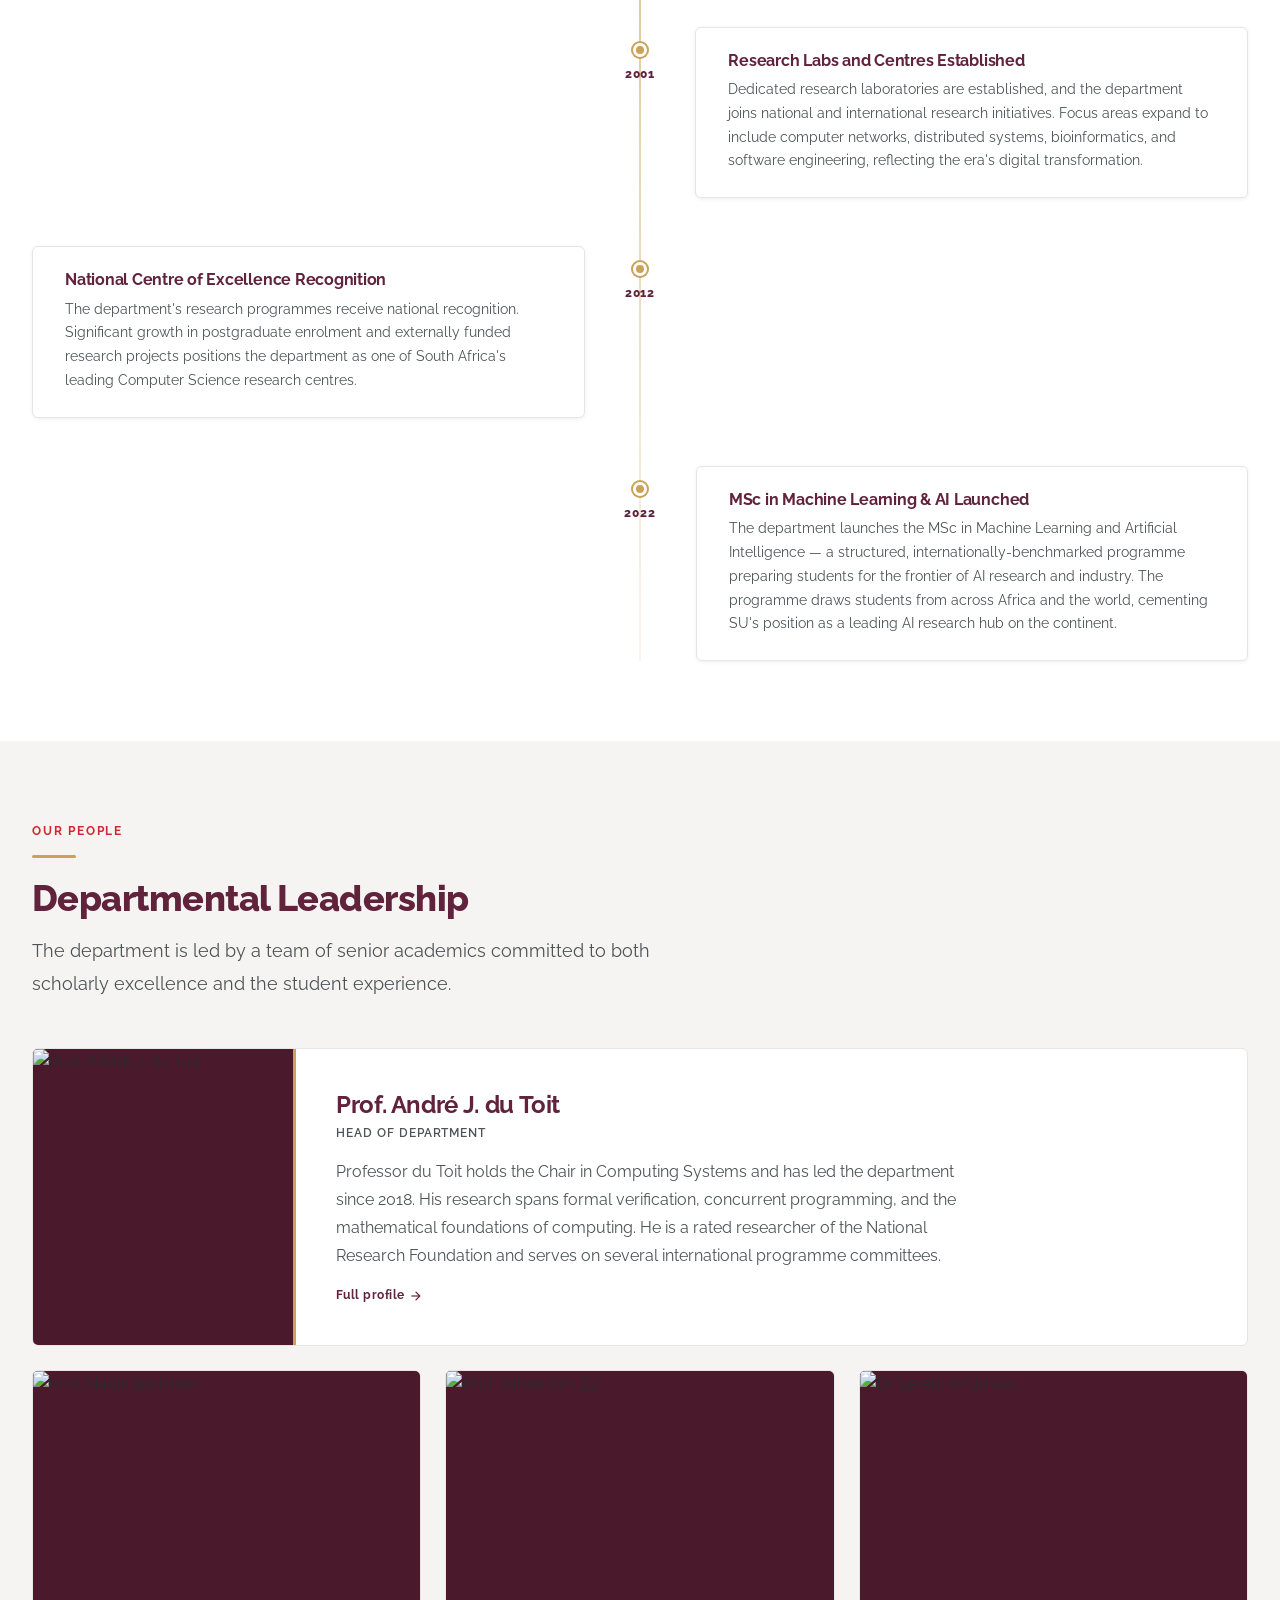
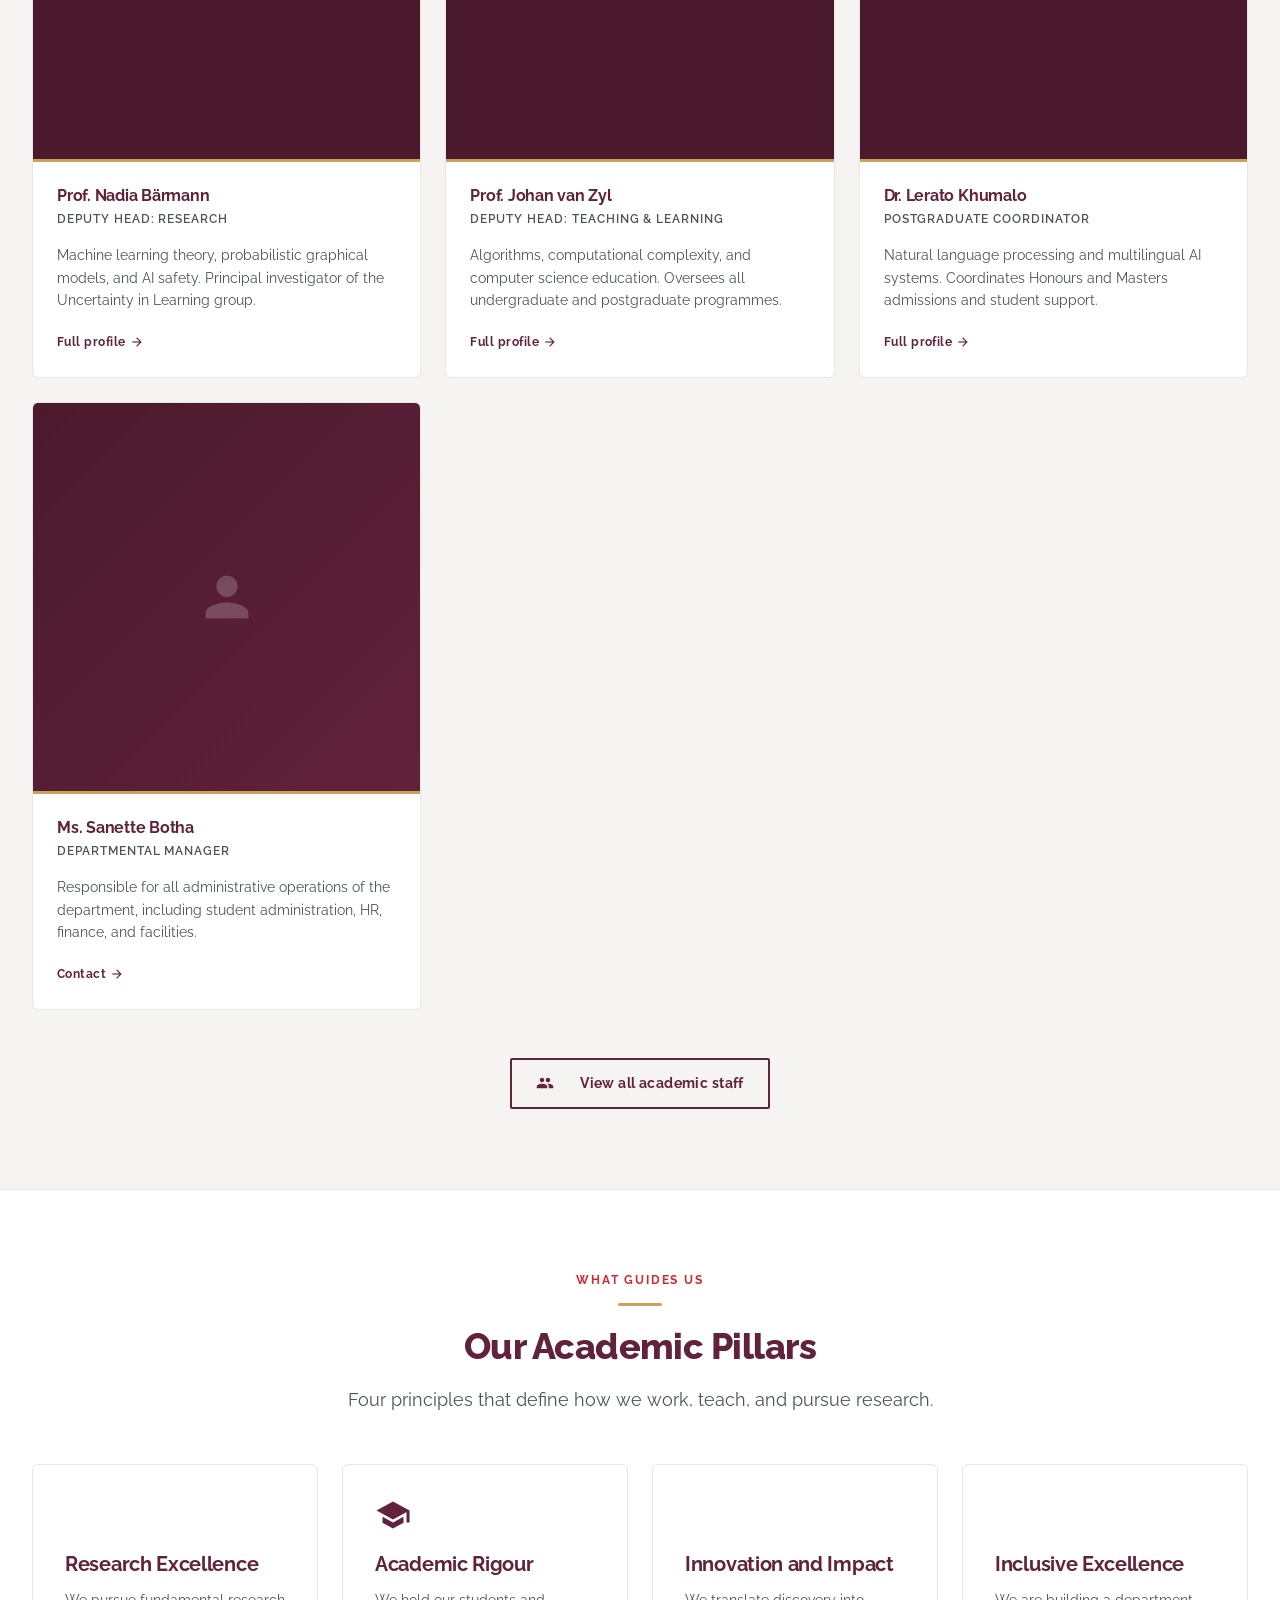
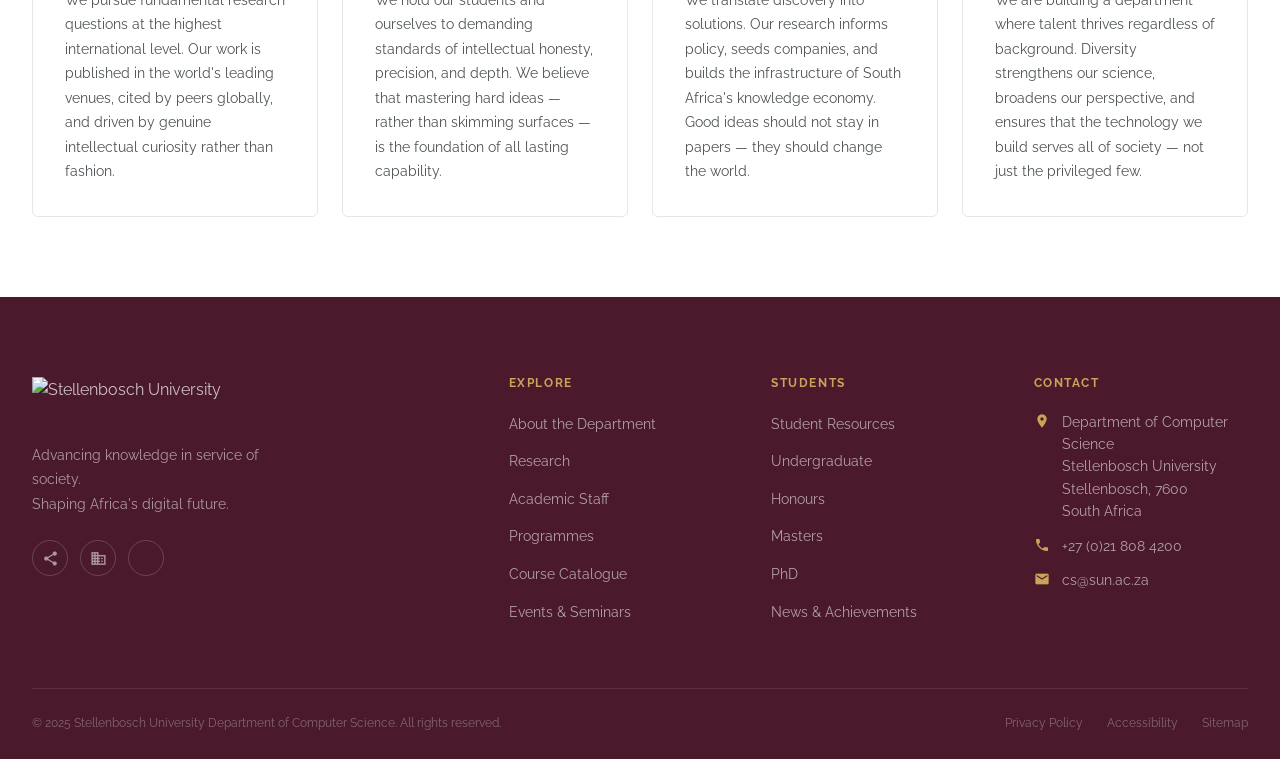
==== commit 16dd6826: "content and navbar" ====
--- a/about.html
+++ b/about.html
@@ -315,7 +315,7 @@
           <article class="person-card reveal">
             <div class="person-card__photo-wrap">
               <img
-                src="assets/ScienceClassMaths/ScienceClassMaths-25.jpg"
+                src="assets/ScienceClassMaths/ScienceClassMaths-7.jpg"
                 alt="Prof. Nadia Bärmann"
                 class="person-card__photo"
               >
@@ -353,7 +353,7 @@
           <article class="person-card reveal reveal--delay-2">
             <div class="person-card__photo-wrap">
               <img
-                src="assets/ScienceClassMaths/ScienceClassMaths-28.jpg"
+                src="assets/ScienceClassMaths/ScienceClassMaths-52.jpg"
                 alt="Dr. Lerato Khumalo"
                 class="person-card__photo"
               >
--- a/css/components.css
+++ b/css/components.css
@@ -106,6 +106,107 @@
 .navbar--solid .navbar__link:hover {
   color: var(--maroon);
   background-color: var(--light-grey);
+}
+
+/* Dropdown wrapper */
+.navbar__dropdown-wrap {
+  position: relative;
+}
+
+.navbar__dropdown-toggle {
+  display: flex;
+  align-items: center;
+  gap: 2px;
+}
+
+.navbar__dropdown-chevron {
+  font-size: 16px;
+  transition: transform var(--t-fast);
+  opacity: 0.7;
+}
+
+.navbar__dropdown-wrap:hover .navbar__dropdown-chevron,
+.navbar__dropdown-wrap:focus-within .navbar__dropdown-chevron {
+  transform: rotate(180deg);
+  opacity: 1;
+}
+
+.navbar__dropdown {
+  position: absolute;
+  top: 100%;
+  left: 50%;
+  transform: translateX(-50%);
+  padding-top: 6px; /* transparent bridge — no hover dead zone */
+  min-width: 170px;
+  display: none;
+  flex-direction: column;
+  z-index: 200;
+}
+
+.navbar__dropdown-inner {
+  background: var(--white);
+  border: 1px solid var(--mid-grey);
+  border-radius: var(--radius-md);
+  box-shadow: var(--shadow-lg);
+  overflow: hidden;
+  display: flex;
+  flex-direction: column;
+}
+
+.navbar__dropdown-wrap:hover .navbar__dropdown,
+.navbar__dropdown-wrap:focus-within .navbar__dropdown {
+  display: flex;
+}
+
+.navbar__dropdown-item {
+  display: flex;
+  align-items: center;
+  gap: var(--sp-3);
+  padding: var(--sp-3) var(--sp-4);
+  font-size: var(--text-sm);
+  font-weight: var(--w-semibold);
+  color: var(--steel-grey);
+  transition: background var(--t-fast), color var(--t-fast);
+  border-bottom: 1px solid var(--mid-grey);
+}
+
+.navbar__dropdown-item:last-child {
+  border-bottom: none;
+}
+
+.navbar__dropdown-divider {
+  height: 1px;
+  background: var(--mid-grey);
+  margin: var(--sp-1) 0;
+}
+
+.navbar__dropdown-item .material-icons {
+  font-size: 17px;
+  color: var(--maroon);
+  flex-shrink: 0;
+  transition: color var(--t-fast);
+}
+
+.navbar__dropdown-item:hover {
+  background: var(--maroon);
+  color: var(--gold);
+}
+
+.navbar__dropdown-item:hover .material-icons {
+  color: var(--gold);
+}
+
+/* Mobile sub-link (indented under Programmes) */
+.navbar__mobile-link--sub {
+  padding-left: var(--sp-8);
+  font-size: var(--text-sm);
+  color: rgba(255,255,255,0.6);
+  border-bottom-style: dashed;
+}
+
+.navbar__mobile-link--sub::before {
+  content: '↳ ';
+  opacity: 0.5;
 }
 
 /* Nav CTA button */
@@ -274,6 +375,17 @@
   transform: translateY(-2px);
 }
 
+.btn--outline-white {
+  background-color: transparent;
+  color: var(--white);
+  border-color: var(--white);
+}
+.btn--outline-white:hover {
+  background-color: var(--white);
+  color: var(--maroon);
+  transform: translateY(-2px);
+}
+
 .btn--outline-maroon {
   background-color: transparent;
   color: var(--maroon);
@@ -585,6 +697,126 @@
   .footer__bottom-links    { flex-wrap: wrap; gap: var(--sp-4); }
 }
 
+/* Gold button variant */
+.btn--gold {
+  background-color: var(--gold);
+  color: var(--maroon);
+  border-color: var(--gold);
+}
+.btn--gold:hover {
+  background-color: var(--gold-light);
+  transform: translateY(-2px);
+  box-shadow: 0 4px 14px rgba(202,162,88,0.4);
+}
+
+/* ----------------------------------------------------------
+   FILTER CHIPS (shared: staff, news, events, research)
+   ---------------------------------------------------------- */
+.filter-chip {
+  display: inline-flex;
+  align-items: center;
+  padding: var(--sp-2) var(--sp-4);
+  border: 1.5px solid var(--border-grey);
+  border-radius: 999px;
+  background: transparent;
+  font-family: var(--font);
+  font-size: var(--text-xs);
+  font-weight: var(--w-semibold);
+  letter-spacing: 0.03em;
+  color: var(--steel-grey);
+  cursor: pointer;
+  transition: border-color var(--t-fast), background var(--t-fast), color var(--t-fast);
+  white-space: nowrap;
+}
+
+.filter-chip:hover {
+  border-color: var(--maroon);
+  color: var(--maroon);
+  background: rgba(97, 34, 59, 0.04);
+}
+
+.filter-chip--active {
+  background: var(--maroon);
+  border-color: var(--maroon);
+  color: var(--white);
+}
+
+.filter-chip--active:hover {
+  background: var(--maroon-dark);
+  border-color: var(--maroon-dark);
+  color: var(--white);
+}
+
+/* ----------------------------------------------------------
+   PAGE HERO (shared across inner pages)
+   ---------------------------------------------------------- */
+.page-hero {
+  background-color: var(--maroon);
+  padding: calc(var(--nav-h) + var(--sp-16)) 0 var(--sp-16);
+  position: relative;
+  overflow: hidden;
+}
+
+.page-hero__pattern {
+  position: absolute;
+  inset: 0;
+  background-image: url('../assets/Forward_together_pattern/RGB/SVG/Pattern_large_RGB-01.svg');
+  background-size: 480px;
+  opacity: 0.04;
+  pointer-events: none;
+}
+
+.page-hero__s-graphic {
+  position: absolute;
+  right: -2%;
+  bottom: -15%;
+  width: 40%;
+  max-width: 520px;
+  opacity: 0.06;
+  pointer-events: none;
+}
+
+.page-hero__breadcrumb {
+  display: flex;
+  align-items: center;
+  gap: var(--sp-2);
+  font-size: var(--text-xs);
+  color: rgba(255,255,255,0.5);
+  margin-bottom: var(--sp-5);
+  font-weight: var(--w-medium);
+  letter-spacing: 0.04em;
+}
+
+.page-hero__breadcrumb a       { color: rgba(255,255,255,0.5); transition: color var(--t-fast); }
+.page-hero__breadcrumb a:hover { color: var(--gold); }
+.page-hero__breadcrumb .sep    { font-size: 10px; opacity: 0.4; }
+
+.page-hero__label {
+  font-size: var(--text-xs);
+  font-weight: var(--w-bold);
+  letter-spacing: 0.15em;
+  text-transform: uppercase;
+  color: var(--gold);
+  margin-bottom: var(--sp-3);
+}
+
+.page-hero__title {
+  font-size: clamp(2rem, 3.5vw, 3rem);
+  font-weight: var(--w-extrabold);
+  color: var(--white);
+  line-height: 1.1;
+  letter-spacing: -0.02em;
+  margin-bottom: var(--sp-5);
+}
+
+.page-hero__subtitle {
+  font-size: var(--text-lg);
+  color: rgba(255,255,255,0.68);
+  max-width: 58ch;
+  line-height: 1.75;
+  font-weight: var(--w-regular);
+}
+
 /* ----------------------------------------------------------
    REVEAL (scroll animation)
    ---------------------------------------------------------- */
--- a/css/about.css
+++ b/css/about.css
@@ -2,75 +2,7 @@
    SU Computer Science — About Page Styles
    ========================================================== */
 
-/* ----------------------------------------------------------
-   PAGE HERO
-   ---------------------------------------------------------- */
-.page-hero {
-  background-color: var(--maroon);
-  padding: calc(var(--nav-h) + var(--sp-16)) 0 var(--sp-16);
-  position: relative;
-  overflow: hidden;
-}
-
-.page-hero__pattern {
-  position: absolute;
-  inset: 0;
-  background-image: url('../assets/Forward_together_pattern/RGB/SVG/Pattern_large_RGB-01.svg');
-  background-size: 480px;
-  opacity: 0.04;
-  pointer-events: none;
-}
-
-.page-hero__s-graphic {
-  position: absolute;
-  right: -2%;
-  bottom: -15%;
-  width: 40%;
-  max-width: 520px;
-  opacity: 0.06;
-  pointer-events: none;
-}
-
-.page-hero__breadcrumb {
-  display: flex;
-  align-items: center;
-  gap: var(--sp-2);
-  font-size: var(--text-xs);
-  color: rgba(255,255,255,0.5);
-  margin-bottom: var(--sp-5);
-  font-weight: var(--w-medium);
-  letter-spacing: 0.04em;
-}
-
-.page-hero__breadcrumb a       { color: rgba(255,255,255,0.5); transition: color var(--t-fast); }
-.page-hero__breadcrumb a:hover { color: var(--gold); }
-.page-hero__breadcrumb .sep    { font-size: 10px; opacity: 0.4; }
-
-.page-hero__label {
-  font-size: var(--text-xs);
-  font-weight: var(--w-bold);
-  letter-spacing: 0.15em;
-  text-transform: uppercase;
-  color: var(--gold);
-  margin-bottom: var(--sp-3);
-}
-
-.page-hero__title {
-  font-size: clamp(2rem, 3.5vw, 3rem);
-  font-weight: var(--w-extrabold);
-  color: var(--white);
-  line-height: 1.1;
-  letter-spacing: -0.02em;
-  margin-bottom: var(--sp-5);
-}
-
-.page-hero__subtitle {
-  font-size: var(--text-lg);
-  color: rgba(255,255,255,0.68);
-  max-width: 58ch;
-  line-height: 1.75;
-  font-weight: var(--w-regular);
-}
+/* page-hero styles live in components.css (shared) */
 
 /* ----------------------------------------------------------
    WELCOME
